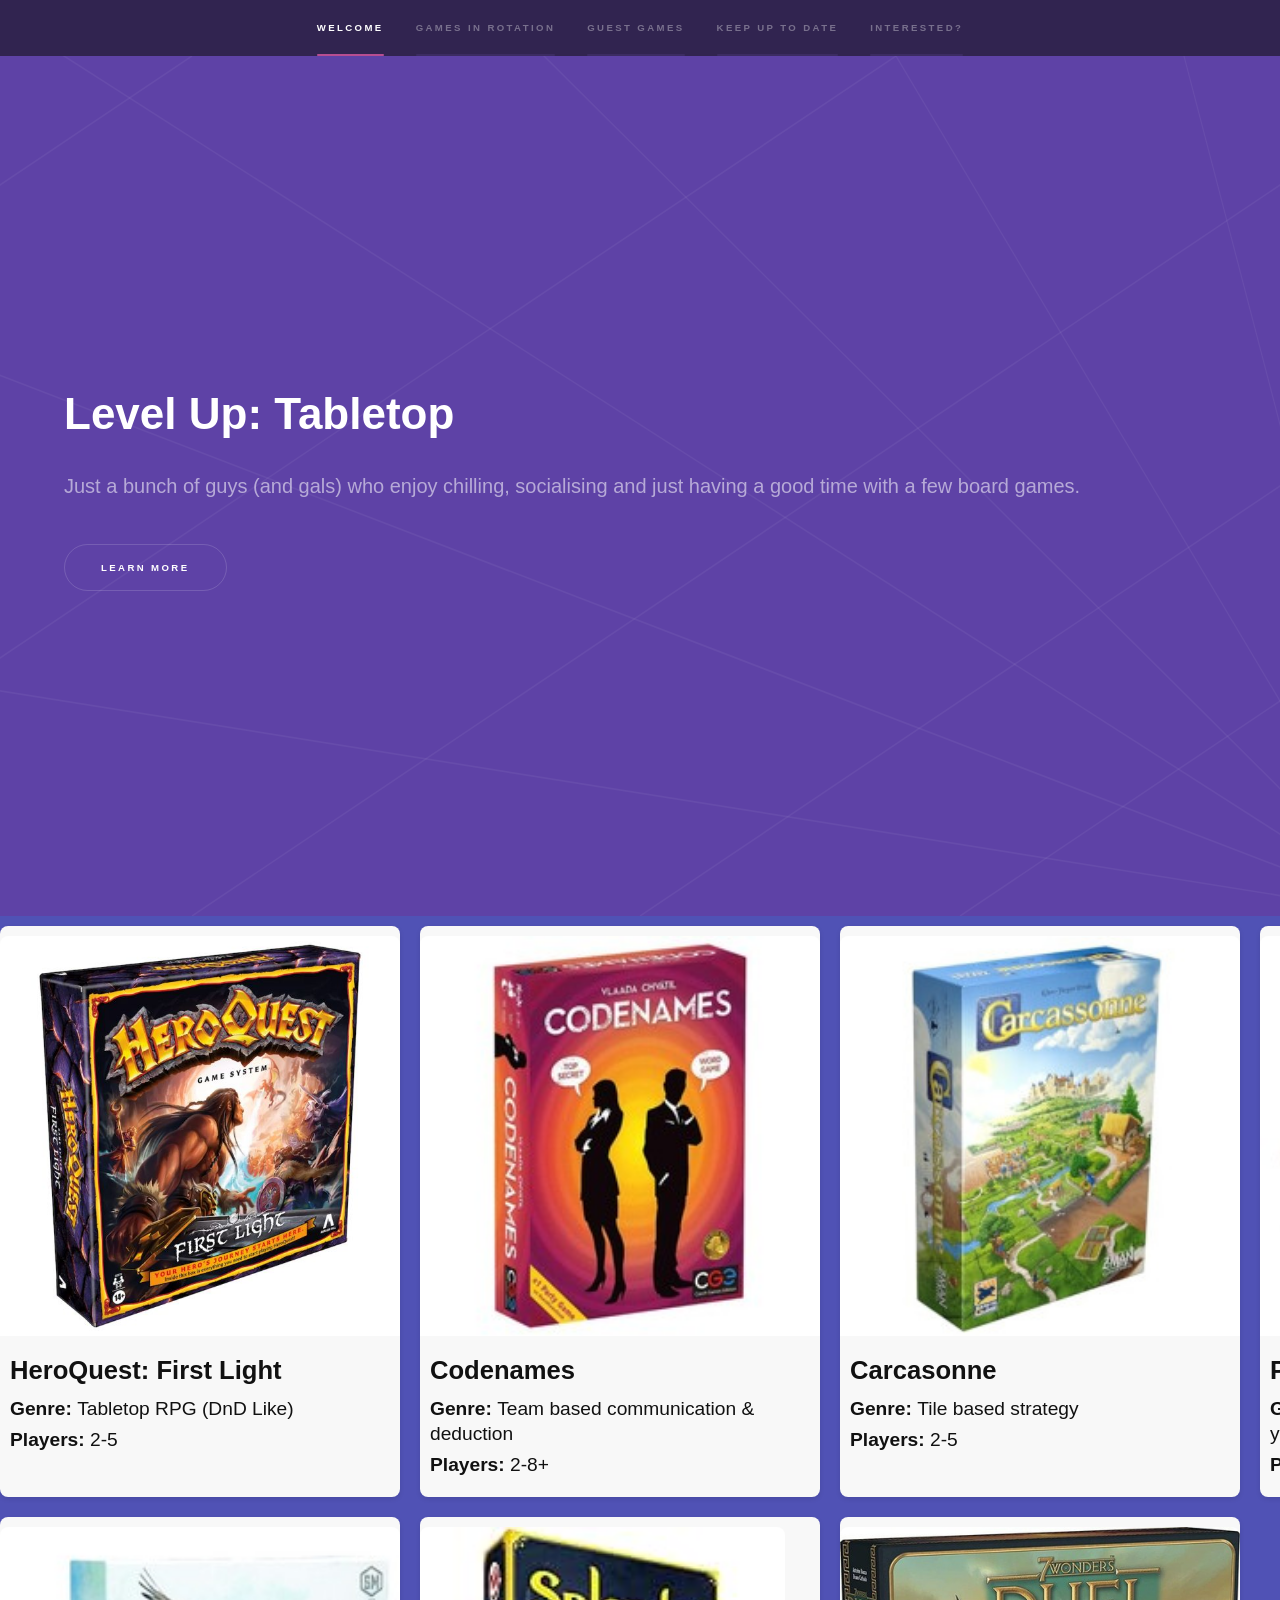
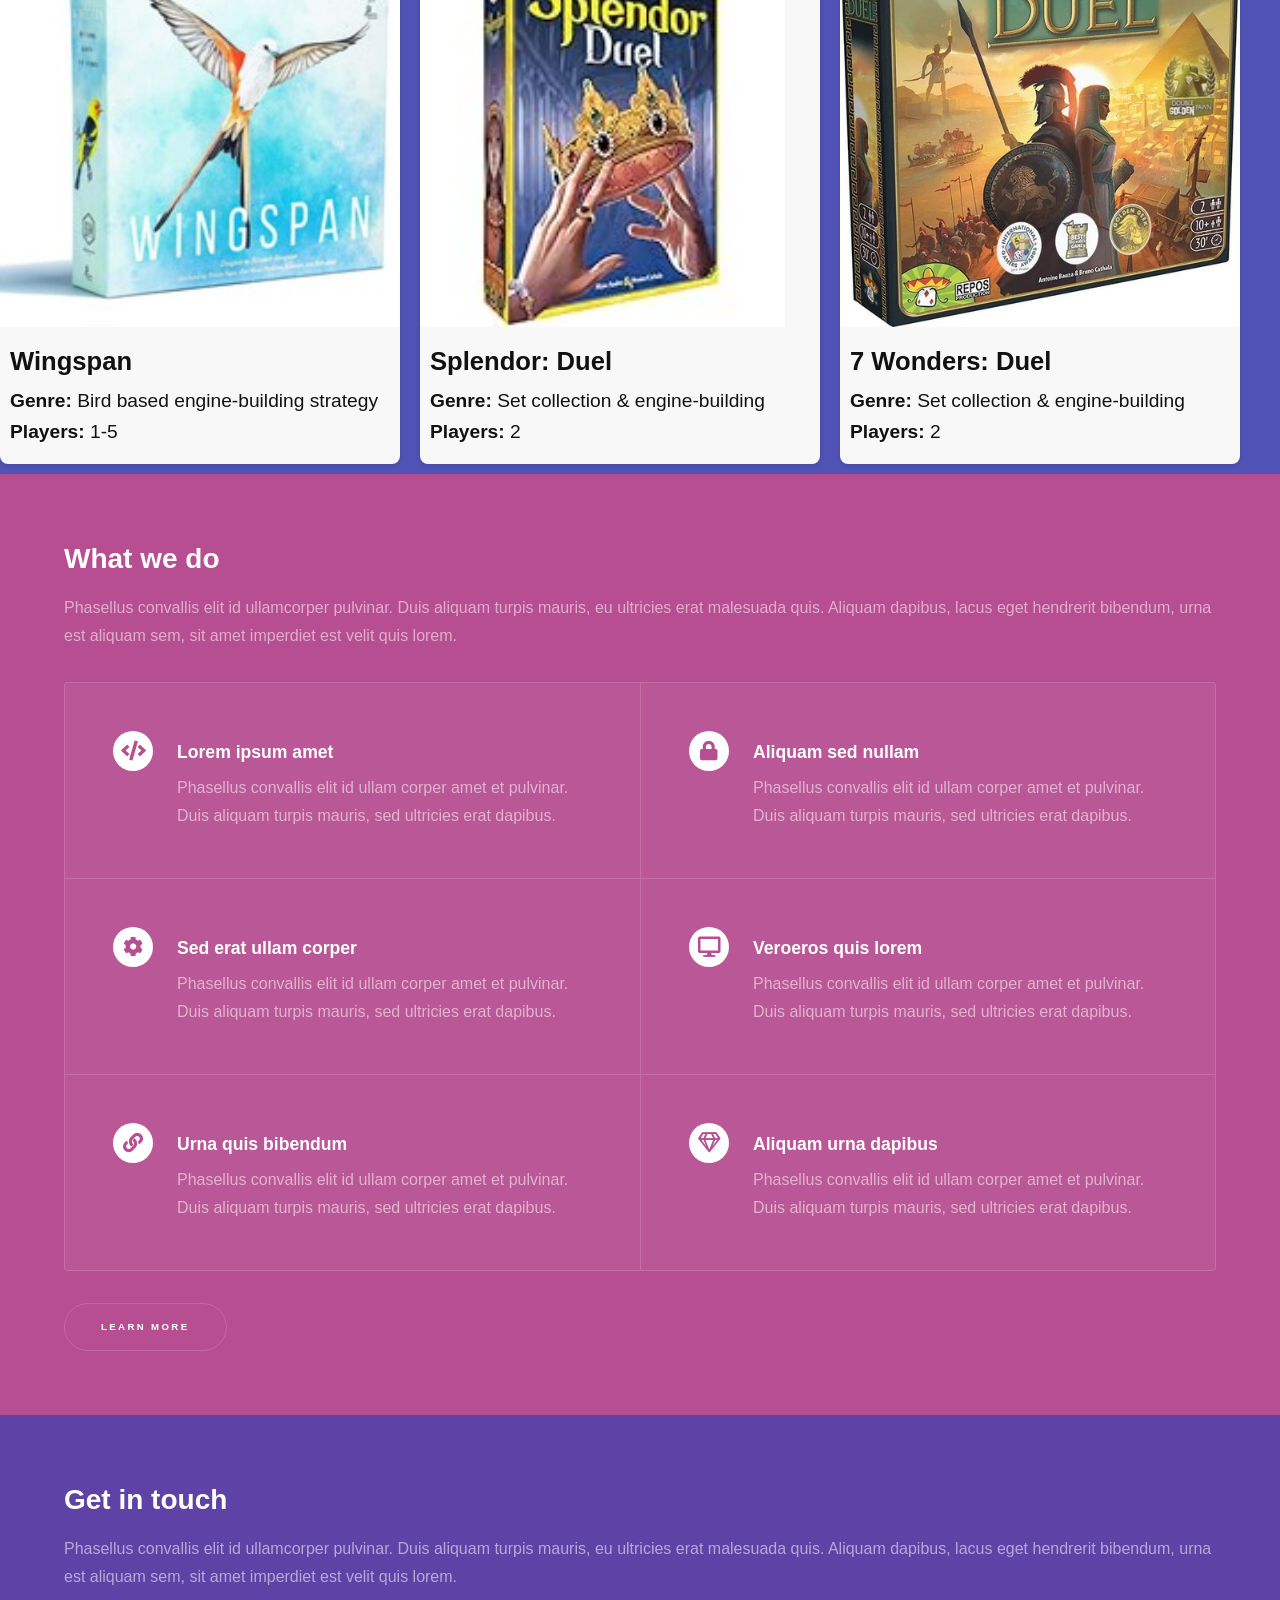
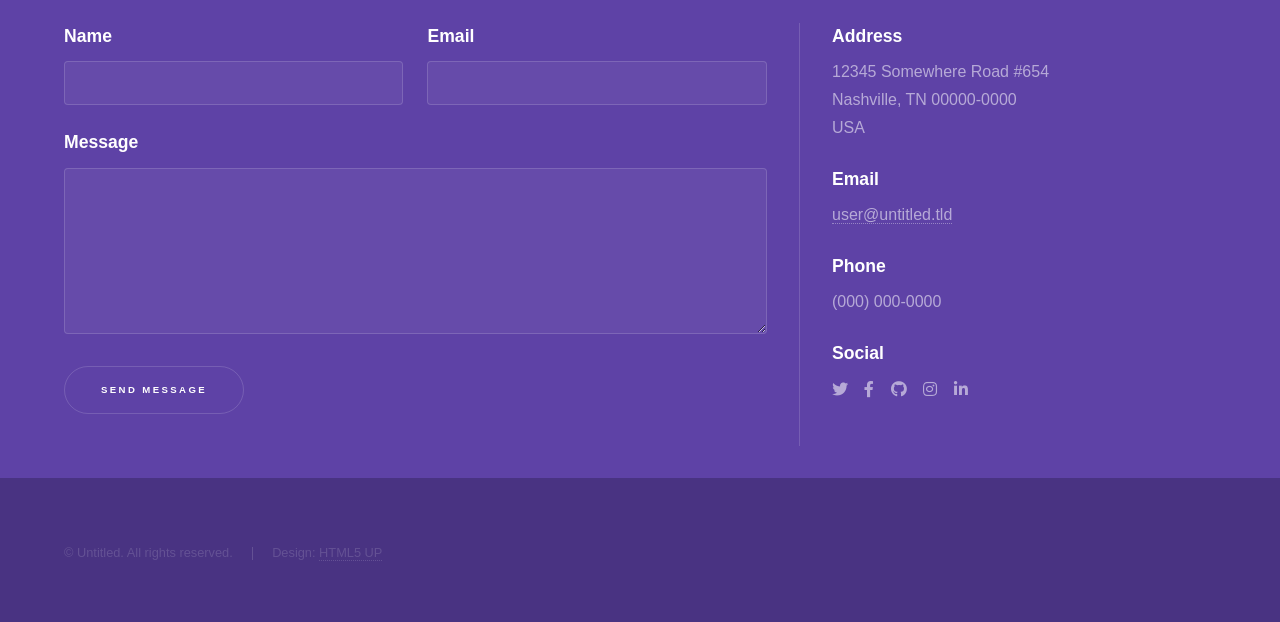
==== index.html @ 6f43103d "Update index.html" ====
<!DOCTYPE HTML>
<!--
	Hyperspace by HTML5 UP
	html5up.net | @ajlkn
	Free for personal and commercial use under the CCA 3.0 license (html5up.net/license)
-->
<html>
	<head>
		<title>Level Up: Tabletop</title>
		<meta charset="utf-8" />
		<meta name="viewport" content="width=device-width, initial-scale=1, user-scalable=no" />
		<link rel="stylesheet" href="assets/css/main.css" />
		<noscript><link rel="stylesheet" href="assets/css/noscript.css" /></noscript>
	</head>
	<body class="is-preload">

		<!-- Sidebar -->
			<section id="sidebar">
				<div class="inner">
					<nav>
						<ul>
							<li><a href="#intro">Welcome</a></li>
							<li><a href="#one">Games in rotation</a></li>
							<li><a href="#two">Guest games</a></li>
							<li><a href="#three">Keep up to date</a></li>
							<li><a href="#four">Interested?</a></li>
						</ul>
					</nav>
				</div>
			</section>

		<!-- Wrapper -->
			<div id="wrapper">

				<!-- Intro -->
					<section id="intro" class="wrapper style1 fullscreen fade-up">
						<div class="inner">
							<h1>Level Up: Tabletop</h1>
							<p>Just a bunch of guys (and gals) who enjoy chilling, socialising and just having a good time with a few board games.</p>
							<ul class="actions">
								<li><a href="#one" class="button scrolly">Learn more</a></li>
							</ul>
						</div>
					</section>

				<!-- One -->
					<section id="one" class="wrapper style2 spotlights">
						<div class="game-carousel">
							<section>
								<a href="#" class="image"><img src="images/heroquest-firstlight-box.jpg" alt="" data-position="center center" /></a>
								<div class="content">
									<div class="inner">
										<h2>HeroQuest: First Light</h2>
										<p><b>Genre: </b>Tabletop RPG (DnD Like)</p>
										<p><b>Players: </b>2-5</p>
										<p></p>
									</div>
								</div>
							</section>
							<section>
								<a href="#" class="image"><img src="images/codenames-box.jpg" alt="" data-position="top center" /></a>
								<div class="content">
									<div class="inner">
										<h2>Codenames</h2>
										<p><b>Genre: </b>Team based communication & deduction</p>
										<p><b>Players: </b>2-8+</p>
										<p></p>
									</div>
								</div>
							</section>
							<section>
								<a href="#" class="image"><img src="images/carcasonne-box.jpg" alt="" data-position="25% 25%" /></a>
								<div class="content">
									<div class="inner">
										<h2>Carcasonne</h2>
										<p><b>Genre: </b>Tile based strategy</p>
										<p><b>Players: </b>2-5</p>
										<p></p>
									</div>
								</div>
							</section>
							<section>
								<a href="#" class="image"><img src="images/poetryforneanderthals-box.jpg" alt="" data-position="25% 25%" /></a>
								<div class="content">
									<div class="inner">
										<h2>Poetry for Neanderthals</h2>
										<p><b>Genre: </b>Family friendly word game (where you can hit people with a stick)</p>
										<p><b>Players: </b>2+</p>
										<p></p>
									</div>
								</div>
							</section>
							<section>
								<a href="#" class="image"><img src="images/cardsagainsthumanity-box.jpg" alt="" data-position="25% 25%" /></a>
								<div class="content">
									<div class="inner">
										<h2>Cards Against Humanity</h2>
										<p><b>Genre: </b>Funny (and inappropriate) social card game</p>
										<p><b>Players: </b>4-20+</p>
										<p></p>
									</div>
								</div>
							</section>
							<section>
								<a href="#" class="image"><img src="images/herdmentality-box.jpg" alt="" data-position="25% 25%" /></a>
								<div class="content">
									<div class="inner">
										<h2>Herd Mentality</h2>
										<p><b>Genre: </b>Family friendly word association</p>
										<p><b>Players: </b>4+</p>
										<p></p>
									</div>
								</div>
							</section>
							<section>
								<a href="#" class="image"><img src="images/munchkin-box.jpg" alt="" data-position="25% 25%" /></a>
								<div class="content">
									<div class="inner">
										<h2>Munchkin</h2>
										<p><b>Genre: </b>Card-based RPG</p>
										<p><b>Players: </b>3-8</p>
										<p></p>
									</div>
								</div>
							</section>
							<section>
								<a href="#" class="image"><img src="images/justone-box.jpg" alt="" data-position="25% 25%" /></a>
								<div class="content">
									<div class="inner">
										<h2>Just One</h2>
										<p><b>Genre: </b>Family friendly word association</p>
										<p><b>Players: </b>3-7</p>
										<p></p>
									</div>
								</div>
							</section>
							<section>
								<a href="#" class="image"><img src="images/pandemic-box.jpg" alt="" data-position="25% 25%" /></a>
								<div class="content">
									<div class="inner">
										<h2>Pandemic</h2>
										<p><b>Genre: </b>Co-operative strategy. One team against the game</p>
										<p><b>Players: </b>2-4</p>
										<p></p>
									</div>
								</div>
							</section>
							<section>
								<a href="#" class="image"><img src="images/sushigoparty-box.jpg" alt="" data-position="25% 25%" /></a>
								<div class="content">
									<div class="inner">
										<h2>Sushi Go Party</h2>
										<p><b>Genre: </b>Fast paced party, card strategy</p>
										<p><b>Players: </b>2-8</p>
										<p></p>
									</div>
								</div>
							</section>
							<section>
								<a href="#" class="image"><img src="images/splendor-box.jpg" alt="" data-position="25% 25%" /></a>
								<div class="content">
									<div class="inner">
										<h2>Splendor</h2>
										<p><b>Genre: </b>Set collection & engine-building</p>
										<p><b>Players: </b>2-4</p>
										<p></p>
									</div>
								</div>
							</section>
							<section>
								<a href="#" class="image"><img src="images/uno-box.jpg" alt="" data-position="25% 25%" /></a>
								<div class="content">
									<div class="inner">
										<h2>~Uno</h2>
										<p><b>Genre: </b>Family friendly card game</p>
										<p><b>Players: </b>2-10</p>
										<p></p>
									</div>
								</div>
							</section>
						</div>
					</section>

				<!-- Two -->
					<section id="two" class="wrapper style2 spotlights">
						<div class="game-carousel">
							<section>
								<a href="#" class="image"><img src="images/wingspan-box.jpg" alt="" data-position="center center" /></a>
								<div class="content">
									<div class="inner">
										<h2>Wingspan</h2>
										<p><b>Genre: </b>Bird based engine-building strategy</p>
										<p><b>Players: </b>1-5</p>
										<p></p>
									</div>
								</div>
							</section>
							<section>
								<a href="#" class="image"><img src="images/splendorduel-box.jpg" alt="" data-position="top center" /></a>
								<div class="content">
									<div class="inner">
										<h2>Splendor: Duel</h2>
										<p><b>Genre: </b>Set collection & engine-building</p>
										<p><b>Players: </b>2</p>
										<p></p>
									</div>
								</div>
							</section>
							<section>
								<a href="#" class="image"><img src="images/7wondersduel-box.jpg" alt="" data-position="top center" /></a>
								<div class="content">
									<div class="inner">
										<h2>7 Wonders: Duel</h2>
										<p><b>Genre: </b>Set collection & engine-building</p>
										<p><b>Players: </b>2</p>
										<p></p>
									</div>
								</div>
							</section>
						</div>
					</section>

				<!-- Three -->
					<section id="three" class="wrapper style3 fade-up">
						<div class="inner">
							<h2>What we do</h2>
							<p>Phasellus convallis elit id ullamcorper pulvinar. Duis aliquam turpis mauris, eu ultricies erat malesuada quis. Aliquam dapibus, lacus eget hendrerit bibendum, urna est aliquam sem, sit amet imperdiet est velit quis lorem.</p>
							<div class="features">
								<section>
									<span class="icon solid major fa-code"></span>
									<h3>Lorem ipsum amet</h3>
									<p>Phasellus convallis elit id ullam corper amet et pulvinar. Duis aliquam turpis mauris, sed ultricies erat dapibus.</p>
								</section>
								<section>
									<span class="icon solid major fa-lock"></span>
									<h3>Aliquam sed nullam</h3>
									<p>Phasellus convallis elit id ullam corper amet et pulvinar. Duis aliquam turpis mauris, sed ultricies erat dapibus.</p>
								</section>
								<section>
									<span class="icon solid major fa-cog"></span>
									<h3>Sed erat ullam corper</h3>
									<p>Phasellus convallis elit id ullam corper amet et pulvinar. Duis aliquam turpis mauris, sed ultricies erat dapibus.</p>
								</section>
								<section>
									<span class="icon solid major fa-desktop"></span>
									<h3>Veroeros quis lorem</h3>
									<p>Phasellus convallis elit id ullam corper amet et pulvinar. Duis aliquam turpis mauris, sed ultricies erat dapibus.</p>
								</section>
								<section>
									<span class="icon solid major fa-link"></span>
									<h3>Urna quis bibendum</h3>
									<p>Phasellus convallis elit id ullam corper amet et pulvinar. Duis aliquam turpis mauris, sed ultricies erat dapibus.</p>
								</section>
								<section>
									<span class="icon major fa-gem"></span>
									<h3>Aliquam urna dapibus</h3>
									<p>Phasellus convallis elit id ullam corper amet et pulvinar. Duis aliquam turpis mauris, sed ultricies erat dapibus.</p>
								</section>
							</div>
							<ul class="actions">
								<li><a href="generic.html" class="button">Learn more</a></li>
							</ul>
						</div>
					</section>

				<!-- Four -->
					<section id="four" class="wrapper style1 fade-up">
						<div class="inner">
							<h2>Get in touch</h2>
							<p>Phasellus convallis elit id ullamcorper pulvinar. Duis aliquam turpis mauris, eu ultricies erat malesuada quis. Aliquam dapibus, lacus eget hendrerit bibendum, urna est aliquam sem, sit amet imperdiet est velit quis lorem.</p>
							<div class="split style1">
								<section>
									<form method="post" action="#">
										<div class="fields">
											<div class="field half">
												<label for="name">Name</label>
												<input type="text" name="name" id="name" />
											</div>
											<div class="field half">
												<label for="email">Email</label>
												<input type="text" name="email" id="email" />
											</div>
											<div class="field">
												<label for="message">Message</label>
												<textarea name="message" id="message" rows="5"></textarea>
											</div>
										</div>
										<ul class="actions">
											<li><a href="" class="button submit">Send Message</a></li>
										</ul>
									</form>
								</section>
								<section>
									<ul class="contact">
										<li>
											<h3>Address</h3>
											<span>12345 Somewhere Road #654<br />
											Nashville, TN 00000-0000<br />
											USA</span>
										</li>
										<li>
											<h3>Email</h3>
											<a href="#">user@untitled.tld</a>
										</li>
										<li>
											<h3>Phone</h3>
											<span>(000) 000-0000</span>
										</li>
										<li>
											<h3>Social</h3>
											<ul class="icons">
												<li><a href="#" class="icon brands fa-twitter"><span class="label">Twitter</span></a></li>
												<li><a href="#" class="icon brands fa-facebook-f"><span class="label">Facebook</span></a></li>
												<li><a href="#" class="icon brands fa-github"><span class="label">GitHub</span></a></li>
												<li><a href="#" class="icon brands fa-instagram"><span class="label">Instagram</span></a></li>
												<li><a href="#" class="icon brands fa-linkedin-in"><span class="label">LinkedIn</span></a></li>
											</ul>
										</li>
									</ul>
								</section>
							</div>
						</div>
					</section>

			</div>

		<!-- Footer -->
			<footer id="footer" class="wrapper style1-alt">
				<div class="inner">
					<ul class="menu">
						<li>&copy; Untitled. All rights reserved.</li><li>Design: <a href="http://html5up.net">HTML5 UP</a></li>
					</ul>
				</div>
			</footer>

		<!-- Scripts -->
			<script src="assets/js/jquery.min.js"></script>
			<script src="assets/js/jquery.scrollex.min.js"></script>
			<script src="assets/js/jquery.scrolly.min.js"></script>
			<script src="assets/js/browser.min.js"></script>
			<script src="assets/js/breakpoints.min.js"></script>
			<script src="assets/js/util.js"></script>
			<script src="assets/js/main.js"></script>

	</body>
</html>
---- assets/css/main.css ----
@import url(fontawesome-all.min.css);

/*
	Hyperspace by HTML5 UP
	html5up.net | @ajlkn
	Free for personal and commercial use under the CCA 3.0 license (html5up.net/license)
*/

html, body, div, span, applet, object,
iframe, h1, h2, h3, h4, h5, h6, p, blockquote,
pre, a, abbr, acronym, address, big, cite,
code, del, dfn, em, img, ins, kbd, q, s, samp,
small, strike, strong, sub, sup, tt, var, b,
u, i, center, dl, dt, dd, ol, ul, li, fieldset,
form, label, legend, table, caption, tbody,
tfoot, thead, tr, th, td, article, aside,
canvas, details, embed, figure, figcaption,
footer, header, hgroup, menu, nav, output, ruby,
section, summary, time, mark, audio, video {
	margin: 0;
	padding: 0;
	border: 0;
	font-size: 100%;
	font: inherit;
	vertical-align: baseline;}

article, aside, details, figcaption, figure,
footer, header, hgroup, menu, nav, section {
	display: block;}

body {
	line-height: 1;
}

ol, ul {
	list-style: none;
}

blockquote, q {
	quotes: none;
}

	blockquote:before, blockquote:after, q:before, q:after {
		content: '';
		content: none;
	}

table {
	border-collapse: collapse;
	border-spacing: 0;
}

body {
	-webkit-text-size-adjust: none;
}

mark {
	background-color: transparent;
	color: inherit;
}

input::-moz-focus-inner {
	border: 0;
	padding: 0;
}

input, select, textarea {
	-moz-appearance: none;
	-webkit-appearance: none;
	-ms-appearance: none;
	appearance: none;
}

/* Basic */

	@-ms-viewport {
		width: device-width;
	}

	body {
		-ms-overflow-style: scrollbar;
	}

	@media screen and (max-width: 480px) {

		html, body {
			min-width: 320px;
		}

	}

	html {
		box-sizing: border-box;
	}

	*, *:before, *:after {
		box-sizing: inherit;
	}

	body {
		background: #312450;
	}

		body.is-preload *, body.is-preload *:before, body.is-preload *:after {
			-moz-animation: none !important;
			-webkit-animation: none !important;
			-ms-animation: none !important;
			animation: none !important;
			-moz-transition: none !important;
			-webkit-transition: none !important;
			-ms-transition: none !important;
			transition: none !important;
		}

/* Type */

	body, input, select, textarea {
		color: rgba(255, 255, 255, 0.55);
		font-family: Arial, Helvetica, sans-serif;
		font-size: 16.5pt;
		font-weight: normal;
		line-height: 1.75;
	}

		@media screen and (max-width: 1680px) {

			body, input, select, textarea {
				font-size: 13pt;
			}

		}

		@media screen and (max-width: 1280px) {

			body, input, select, textarea {
				font-size: 12pt;
			}

		}

		@media screen and (max-width: 360px) {

			body, input, select, textarea {
				font-size: 11pt;
			}

		}

	a {
		-moz-transition: color 0.2s ease, border-bottom-color 0.2s ease;
		-webkit-transition: color 0.2s ease, border-bottom-color 0.2s ease;
		-ms-transition: color 0.2s ease, border-bottom-color 0.2s ease;
		transition: color 0.2s ease, border-bottom-color 0.2s ease;
		border-bottom: dotted 1px rgba(255, 255, 255, 0.35);
		color: inherit;
		text-decoration: none;
	}

		a:hover {
			border-bottom-color: transparent;
			color: #ffffff;
		}

	strong, b {
		color: #ffffff;
		font-weight: bold;
	}

	em, i {
		font-style: italic;
	}

	p {
		margin: 0 0 2em 0;
	}

	h1, h2, h3, h4, h5, h6 {
		color: #ffffff;
		font-weight: bold;
		line-height: 1.5;
		margin: 0 0 0.5em 0;
	}

		h1 a, h2 a, h3 a, h4 a, h5 a, h6 a {
			color: inherit;
			text-decoration: none;
		}

	h1 {
		font-size: 2.75em;
	}

		h1.major {
			margin: 0 0 1.3em 0;
			position: relative;
			padding-bottom: 0.35em;
		}

			h1.major:after {
				background-image: -moz-linear-gradient(to right, #5e42a6, #b74e91);
				background-image: -webkit-linear-gradient(to right, #5e42a6, #b74e91);
				background-image: -ms-linear-gradient(to right, #5e42a6, #b74e91);
				background-image: linear-gradient(to right, #5e42a6, #b74e91);
				-moz-transition: max-width 0.2s ease;
				-webkit-transition: max-width 0.2s ease;
				-ms-transition: max-width 0.2s ease;
				transition: max-width 0.2s ease;
				border-radius: 0.2em;
				bottom: 0;
				content: '';
				height: 0.05em;
				position: absolute;
				right: 0;
				width: 100%;
			}

	h2 {
		font-size: 1.75em;
	}

	h3 {
		font-size: 1.1em;
	}

	h4 {
		font-size: 1em;
	}

	h5 {
		font-size: 0.8em;
	}

	h6 {
		font-size: 0.6em;
	}

	@media screen and (max-width: 736px) {

		h1 {
			font-size: 2em;
		}

		h2 {
			font-size: 1.25em;
		}

		h3 {
			font-size: 1em;
		}

		h4 {
			font-size: 0.8em;
		}

		h5 {
			font-size: 0.6em;
		}

		h6 {
			font-size: 0.6em;
		}

	}

	sub {
		font-size: 0.8em;
		position: relative;
		top: 0.5em;
	}

	sup {
		font-size: 0.8em;
		position: relative;
		top: -0.5em;
	}

	blockquote {
		border-left: solid 4px rgba(255, 255, 255, 0.15);
		font-style: italic;
		margin: 0 0 2em 0;
		padding: 0.5em 0 0.5em 2em;
	}

	code {
		background: rgba(255, 255, 255, 0.05);
		border-radius: 0.25em;
		border: solid 1px rgba(255, 255, 255, 0.15);
		font-family: "Courier New", monospace;
		font-size: 0.9em;
		margin: 0 0.25em;
		padding: 0.25em 0.65em;
	}

	pre {
		-webkit-overflow-scrolling: touch;
		font-family: "Courier New", monospace;
		font-size: 0.9em;
		margin: 0 0 2em 0;
	}

		pre code {
			display: block;
			line-height: 1.75em;
			padding: 1em 1.5em;
			overflow-x: auto;
		}

	hr {
		border: 0;
		border-bottom: solid 1px rgba(255, 255, 255, 0.15);
		margin: 2em 0;
	}

		hr.major {
			margin: 3em 0;
		}

	.align-left {
		text-align: left;
	}

	.align-center {
		text-align: center;
	}

	.align-right {
		text-align: right;
	}

/* Row */

	.row {
		display: flex;
		flex-wrap: wrap;
		box-sizing: border-box;
		align-items: stretch;
	}

		.row > * {
			box-sizing: border-box;
		}

		.row.gtr-uniform > * > :last-child {
			margin-bottom: 0;
		}

		.row.aln-left {
			justify-content: flex-start;
		}

		.row.aln-center {
			justify-content: center;
		}

		.row.aln-right {
			justify-content: flex-end;
		}

		.row.aln-top {
			align-items: flex-start;
		}

		.row.aln-middle {
			align-items: center;
		}

		.row.aln-bottom {
			align-items: flex-end;
		}

		.row > .imp {
			order: -1;
		}

		.row > .col-1 {
			width: 8.33333%;
		}

		.row > .off-1 {
			margin-left: 8.33333%;
		}

		.row > .col-2 {
			width: 16.66667%;
		}

		.row > .off-2 {
			margin-left: 16.66667%;
		}

		.row > .col-3 {
			width: 25%;
		}

		.row > .off-3 {
			margin-left: 25%;
		}

		.row > .col-4 {
			width: 33.33333%;
		}

		.row > .off-4 {
			margin-left: 33.33333%;
		}

		.row > .col-5 {
			width: 41.66667%;
		}

		.row > .off-5 {
			margin-left: 41.66667%;
		}

		.row > .col-6 {
			width: 50%;
		}

		.row > .off-6 {
			margin-left: 50%;
		}

		.row > .col-7 {
			width: 58.33333%;
		}

		.row > .off-7 {
			margin-left: 58.33333%;
		}

		.row > .col-8 {
			width: 66.66667%;
		}

		.row > .off-8 {
			margin-left: 66.66667%;
		}

		.row > .col-9 {
			width: 75%;
		}

		.row > .off-9 {
			margin-left: 75%;
		}

		.row > .col-10 {
			width: 83.33333%;
		}

		.row > .off-10 {
			margin-left: 83.33333%;
		}

		.row > .col-11 {
			width: 91.66667%;
		}

		.row > .off-11 {
			margin-left: 91.66667%;
		}

		.row > .col-12 {
			width: 100%;
		}

		.row > .off-12 {
			margin-left: 100%;
		}

		.row.gtr-0 {
			margin-top: 0;
			margin-left: 0em;
		}

			.row.gtr-0 > * {
				padding: 0 0 0 0em;
			}

			.row.gtr-0.gtr-uniform {
				margin-top: 0em;
			}

				.row.gtr-0.gtr-uniform > * {
					padding-top: 0em;
				}

		.row.gtr-25 {
			margin-top: 0;
			margin-left: -0.375em;
		}

			.row.gtr-25 > * {
				padding: 0 0 0 0.375em;
			}

			.row.gtr-25.gtr-uniform {
				margin-top: -0.375em;
			}

				.row.gtr-25.gtr-uniform > * {
					padding-top: 0.375em;
				}

		.row.gtr-50 {
			margin-top: 0;
			margin-left: -0.75em;
		}

			.row.gtr-50 > * {
				padding: 0 0 0 0.75em;
			}

			.row.gtr-50.gtr-uniform {
				margin-top: -0.75em;
			}

				.row.gtr-50.gtr-uniform > * {
					padding-top: 0.75em;
				}

		.row {
			margin-top: 0;
			margin-left: -1.5em;
		}

			.row > * {
				padding: 0 0 0 1.5em;
			}

			.row.gtr-uniform {
				margin-top: -1.5em;
			}

				.row.gtr-uniform > * {
					padding-top: 1.5em;
				}

		.row.gtr-150 {
			margin-top: 0;
			margin-left: -2.25em;
		}

			.row.gtr-150 > * {
				padding: 0 0 0 2.25em;
			}

			.row.gtr-150.gtr-uniform {
				margin-top: -2.25em;
			}

				.row.gtr-150.gtr-uniform > * {
					padding-top: 2.25em;
				}

		.row.gtr-200 {
			margin-top: 0;
			margin-left: -3em;
		}

			.row.gtr-200 > * {
				padding: 0 0 0 3em;
			}

			.row.gtr-200.gtr-uniform {
				margin-top: -3em;
			}

				.row.gtr-200.gtr-uniform > * {
					padding-top: 3em;
				}

		@media screen and (max-width: 1680px) {

			.row {
				display: flex;
				flex-wrap: wrap;
				box-sizing: border-box;
				align-items: stretch;
			}

				.row > * {
					box-sizing: border-box;
				}

				.row.gtr-uniform > * > :last-child {
					margin-bottom: 0;
				}

				.row.aln-left {
					justify-content: flex-start;
				}

				.row.aln-center {
					justify-content: center;
				}

				.row.aln-right {
					justify-content: flex-end;
				}

				.row.aln-top {
					align-items: flex-start;
				}

				.row.aln-middle {
					align-items: center;
				}

				.row.aln-bottom {
					align-items: flex-end;
				}

				.row > .imp-xlarge {
					order: -1;
				}

				.row > .col-1-xlarge {
					width: 8.33333%;
				}

				.row > .off-1-xlarge {
					margin-left: 8.33333%;
				}

				.row > .col-2-xlarge {
					width: 16.66667%;
				}

				.row > .off-2-xlarge {
					margin-left: 16.66667%;
				}

				.row > .col-3-xlarge {
					width: 25%;
				}

				.row > .off-3-xlarge {
					margin-left: 25%;
				}

				.row > .col-4-xlarge {
					width: 33.33333%;
				}

				.row > .off-4-xlarge {
					margin-left: 33.33333%;
				}

				.row > .col-5-xlarge {
					width: 41.66667%;
				}

				.row > .off-5-xlarge {
					margin-left: 41.66667%;
				}

				.row > .col-6-xlarge {
					width: 50%;
				}

				.row > .off-6-xlarge {
					margin-left: 50%;
				}

				.row > .col-7-xlarge {
					width: 58.33333%;
				}

				.row > .off-7-xlarge {
					margin-left: 58.33333%;
				}

				.row > .col-8-xlarge {
					width: 66.66667%;
				}

				.row > .off-8-xlarge {
					margin-left: 66.66667%;
				}

				.row > .col-9-xlarge {
					width: 75%;
				}

				.row > .off-9-xlarge {
					margin-left: 75%;
				}

				.row > .col-10-xlarge {
					width: 83.33333%;
				}

				.row > .off-10-xlarge {
					margin-left: 83.33333%;
				}

				.row > .col-11-xlarge {
					width: 91.66667%;
				}

				.row > .off-11-xlarge {
					margin-left: 91.66667%;
				}

				.row > .col-12-xlarge {
					width: 100%;
				}

				.row > .off-12-xlarge {
					margin-left: 100%;
				}

				.row.gtr-0 {
					margin-top: 0;
					margin-left: 0em;
				}

					.row.gtr-0 > * {
						padding: 0 0 0 0em;
					}

					.row.gtr-0.gtr-uniform {
						margin-top: 0em;
					}

						.row.gtr-0.gtr-uniform > * {
							padding-top: 0em;
						}

				.row.gtr-25 {
					margin-top: 0;
					margin-left: -0.375em;
				}

					.row.gtr-25 > * {
						padding: 0 0 0 0.375em;
					}

					.row.gtr-25.gtr-uniform {
						margin-top: -0.375em;
					}

						.row.gtr-25.gtr-uniform > * {
							padding-top: 0.375em;
						}

				.row.gtr-50 {
					margin-top: 0;
					margin-left: -0.75em;
				}

					.row.gtr-50 > * {
						padding: 0 0 0 0.75em;
					}

					.row.gtr-50.gtr-uniform {
						margin-top: -0.75em;
					}

						.row.gtr-50.gtr-uniform > * {
							padding-top: 0.75em;
						}

				.row {
					margin-top: 0;
					margin-left: -1.5em;
				}

					.row > * {
						padding: 0 0 0 1.5em;
					}

					.row.gtr-uniform {
						margin-top: -1.5em;
					}

						.row.gtr-uniform > * {
							padding-top: 1.5em;
						}

				.row.gtr-150 {
					margin-top: 0;
					margin-left: -2.25em;
				}

					.row.gtr-150 > * {
						padding: 0 0 0 2.25em;
					}

					.row.gtr-150.gtr-uniform {
						margin-top: -2.25em;
					}

						.row.gtr-150.gtr-uniform > * {
							padding-top: 2.25em;
						}

				.row.gtr-200 {
					margin-top: 0;
					margin-left: -3em;
				}

					.row.gtr-200 > * {
						padding: 0 0 0 3em;
					}

					.row.gtr-200.gtr-uniform {
						margin-top: -3em;
					}

						.row.gtr-200.gtr-uniform > * {
							padding-top: 3em;
						}

		}

		@media screen and (max-width: 1280px) {

			.row {
				display: flex;
				flex-wrap: wrap;
				box-sizing: border-box;
				align-items: stretch;
			}

				.row > * {
					box-sizing: border-box;
				}

				.row.gtr-uniform > * > :last-child {
					margin-bottom: 0;
				}

				.row.aln-left {
					justify-content: flex-start;
				}

				.row.aln-center {
					justify-content: center;
				}

				.row.aln-right {
					justify-content: flex-end;
				}

				.row.aln-top {
					align-items: flex-start;
				}

				.row.aln-middle {
					align-items: center;
				}

				.row.aln-bottom {
					align-items: flex-end;
				}

				.row > .imp-large {
					order: -1;
				}

				.row > .col-1-large {
					width: 8.33333%;
				}

				.row > .off-1-large {
					margin-left: 8.33333%;
				}

				.row > .col-2-large {
					width: 16.66667%;
				}

				.row > .off-2-large {
					margin-left: 16.66667%;
				}

				.row > .col-3-large {
					width: 25%;
				}

				.row > .off-3-large {
					margin-left: 25%;
				}

				.row > .col-4-large {
					width: 33.33333%;
				}

				.row > .off-4-large {
					margin-left: 33.33333%;
				}

				.row > .col-5-large {
					width: 41.66667%;
				}

				.row > .off-5-large {
					margin-left: 41.66667%;
				}

				.row > .col-6-large {
					width: 50%;
				}

				.row > .off-6-large {
					margin-left: 50%;
				}

				.row > .col-7-large {
					width: 58.33333%;
				}

				.row > .off-7-large {
					margin-left: 58.33333%;
				}

				.row > .col-8-large {
					width: 66.66667%;
				}

				.row > .off-8-large {
					margin-left: 66.66667%;
				}

				.row > .col-9-large {
					width: 75%;
				}

				.row > .off-9-large {
					margin-left: 75%;
				}

				.row > .col-10-large {
					width: 83.33333%;
				}

				.row > .off-10-large {
					margin-left: 83.33333%;
				}

				.row > .col-11-large {
					width: 91.66667%;
				}

				.row > .off-11-large {
					margin-left: 91.66667%;
				}

				.row > .col-12-large {
					width: 100%;
				}

				.row > .off-12-large {
					margin-left: 100%;
				}

				.row.gtr-0 {
					margin-top: 0;
					margin-left: 0em;
				}

					.row.gtr-0 > * {
						padding: 0 0 0 0em;
					}

					.row.gtr-0.gtr-uniform {
						margin-top: 0em;
					}

						.row.gtr-0.gtr-uniform > * {
							padding-top: 0em;
						}

				.row.gtr-25 {
					margin-top: 0;
					margin-left: -0.375em;
				}

					.row.gtr-25 > * {
						padding: 0 0 0 0.375em;
					}

					.row.gtr-25.gtr-uniform {
						margin-top: -0.375em;
					}

						.row.gtr-25.gtr-uniform > * {
							padding-top: 0.375em;
						}

				.row.gtr-50 {
					margin-top: 0;
					margin-left: -0.75em;
				}

					.row.gtr-50 > * {
						padding: 0 0 0 0.75em;
					}

					.row.gtr-50.gtr-uniform {
						margin-top: -0.75em;
					}

						.row.gtr-50.gtr-uniform > * {
							padding-top: 0.75em;
						}

				.row {
					margin-top: 0;
					margin-left: -1.5em;
				}

					.row > * {
						padding: 0 0 0 1.5em;
					}

					.row.gtr-uniform {
						margin-top: -1.5em;
					}

						.row.gtr-uniform > * {
							padding-top: 1.5em;
						}

				.row.gtr-150 {
					margin-top: 0;
					margin-left: -2.25em;
				}

					.row.gtr-150 > * {
						padding: 0 0 0 2.25em;
					}

					.row.gtr-150.gtr-uniform {
						margin-top: -2.25em;
					}

						.row.gtr-150.gtr-uniform > * {
							padding-top: 2.25em;
						}

				.row.gtr-200 {
					margin-top: 0;
					margin-left: -3em;
				}

					.row.gtr-200 > * {
						padding: 0 0 0 3em;
					}

					.row.gtr-200.gtr-uniform {
						margin-top: -3em;
					}

						.row.gtr-200.gtr-uniform > * {
							padding-top: 3em;
						}

		}

		@media screen and (max-width: 980px) {

			.row {
				display: flex;
				flex-wrap: wrap;
				box-sizing: border-box;
				align-items: stretch;
			}

				.row > * {
					box-sizing: border-box;
				}

				.row.gtr-uniform > * > :last-child {
					margin-bottom: 0;
				}

				.row.aln-left {
					justify-content: flex-start;
				}

				.row.aln-center {
					justify-content: center;
				}

				.row.aln-right {
					justify-content: flex-end;
				}

				.row.aln-top {
					align-items: flex-start;
				}

				.row.aln-middle {
					align-items: center;
				}

				.row.aln-bottom {
					align-items: flex-end;
				}

				.row > .imp-medium {
					order: -1;
				}

				.row > .col-1-medium {
					width: 8.33333%;
				}

				.row > .off-1-medium {
					margin-left: 8.33333%;
				}

				.row > .col-2-medium {
					width: 16.66667%;
				}

				.row > .off-2-medium {
					margin-left: 16.66667%;
				}

				.row > .col-3-medium {
					width: 25%;
				}

				.row > .off-3-medium {
					margin-left: 25%;
				}

				.row > .col-4-medium {
					width: 33.33333%;
				}

				.row > .off-4-medium {
					margin-left: 33.33333%;
				}

				.row > .col-5-medium {
					width: 41.66667%;
				}

				.row > .off-5-medium {
					margin-left: 41.66667%;
				}

				.row > .col-6-medium {
					width: 50%;
				}

				.row > .off-6-medium {
					margin-left: 50%;
				}

				.row > .col-7-medium {
					width: 58.33333%;
				}

				.row > .off-7-medium {
					margin-left: 58.33333%;
				}

				.row > .col-8-medium {
					width: 66.66667%;
				}

				.row > .off-8-medium {
					margin-left: 66.66667%;
				}

				.row > .col-9-medium {
					width: 75%;
				}

				.row > .off-9-medium {
					margin-left: 75%;
				}

				.row > .col-10-medium {
					width: 83.33333%;
				}

				.row > .off-10-medium {
					margin-left: 83.33333%;
				}

				.row > .col-11-medium {
					width: 91.66667%;
				}

				.row > .off-11-medium {
					margin-left: 91.66667%;
				}

				.row > .col-12-medium {
					width: 100%;
				}

				.row > .off-12-medium {
					margin-left: 100%;
				}

				.row.gtr-0 {
					margin-top: 0;
					margin-left: 0em;
				}

					.row.gtr-0 > * {
						padding: 0 0 0 0em;
					}

					.row.gtr-0.gtr-uniform {
						margin-top: 0em;
					}

						.row.gtr-0.gtr-uniform > * {
							padding-top: 0em;
						}

				.row.gtr-25 {
					margin-top: 0;
					margin-left: -0.375em;
				}

					.row.gtr-25 > * {
						padding: 0 0 0 0.375em;
					}

					.row.gtr-25.gtr-uniform {
						margin-top: -0.375em;
					}

						.row.gtr-25.gtr-uniform > * {
							padding-top: 0.375em;
						}

				.row.gtr-50 {
					margin-top: 0;
					margin-left: -0.75em;
				}

					.row.gtr-50 > * {
						padding: 0 0 0 0.75em;
					}

					.row.gtr-50.gtr-uniform {
						margin-top: -0.75em;
					}

						.row.gtr-50.gtr-uniform > * {
							padding-top: 0.75em;
						}

				.row {
					margin-top: 0;
					margin-left: -1.5em;
				}

					.row > * {
						padding: 0 0 0 1.5em;
					}

					.row.gtr-uniform {
						margin-top: -1.5em;
					}

						.row.gtr-uniform > * {
							padding-top: 1.5em;
						}

				.row.gtr-150 {
					margin-top: 0;
					margin-left: -2.25em;
				}

					.row.gtr-150 > * {
						padding: 0 0 0 2.25em;
					}

					.row.gtr-150.gtr-uniform {
						margin-top: -2.25em;
					}

						.row.gtr-150.gtr-uniform > * {
							padding-top: 2.25em;
						}

				.row.gtr-200 {
					margin-top: 0;
					margin-left: -3em;
				}

					.row.gtr-200 > * {
						padding: 0 0 0 3em;
					}

					.row.gtr-200.gtr-uniform {
						margin-top: -3em;
					}

						.row.gtr-200.gtr-uniform > * {
							padding-top: 3em;
						}

		}

		@media screen and (max-width: 736px) {

			.row {
				display: flex;
				flex-wrap: wrap;
				box-sizing: border-box;
				align-items: stretch;
			}

				.row > * {
					box-sizing: border-box;
				}

				.row.gtr-uniform > * > :last-child {
					margin-bottom: 0;
				}

				.row.aln-left {
					justify-content: flex-start;
				}

				.row.aln-center {
					justify-content: center;
				}

				.row.aln-right {
					justify-content: flex-end;
				}

				.row.aln-top {
					align-items: flex-start;
				}

				.row.aln-middle {
					align-items: center;
				}

				.row.aln-bottom {
					align-items: flex-end;
				}

				.row > .imp-small {
					order: -1;
				}

				.row > .col-1-small {
					width: 8.33333%;
				}

				.row > .off-1-small {
					margin-left: 8.33333%;
				}

				.row > .col-2-small {
					width: 16.66667%;
				}

				.row > .off-2-small {
					margin-left: 16.66667%;
				}

				.row > .col-3-small {
					width: 25%;
				}

				.row > .off-3-small {
					margin-left: 25%;
				}

				.row > .col-4-small {
					width: 33.33333%;
				}

				.row > .off-4-small {
					margin-left: 33.33333%;
				}

				.row > .col-5-small {
					width: 41.66667%;
				}

				.row > .off-5-small {
					margin-left: 41.66667%;
				}

				.row > .col-6-small {
					width: 50%;
				}

				.row > .off-6-small {
					margin-left: 50%;
				}

				.row > .col-7-small {
					width: 58.33333%;
				}

				.row > .off-7-small {
					margin-left: 58.33333%;
				}

				.row > .col-8-small {
					width: 66.66667%;
				}

				.row > .off-8-small {
					margin-left: 66.66667%;
				}

				.row > .col-9-small {
					width: 75%;
				}

				.row > .off-9-small {
					margin-left: 75%;
				}

				.row > .col-10-small {
					width: 83.33333%;
				}

				.row > .off-10-small {
					margin-left: 83.33333%;
				}

				.row > .col-11-small {
					width: 91.66667%;
				}

				.row > .off-11-small {
					margin-left: 91.66667%;
				}

				.row > .col-12-small {
					width: 100%;
				}

				.row > .off-12-small {
					margin-left: 100%;
				}

				.row.gtr-0 {
					margin-top: 0;
					margin-left: 0em;
				}

					.row.gtr-0 > * {
						padding: 0 0 0 0em;
					}

					.row.gtr-0.gtr-uniform {
						margin-top: 0em;
					}

						.row.gtr-0.gtr-uniform > * {
							padding-top: 0em;
						}

				.row.gtr-25 {
					margin-top: 0;
					margin-left: -0.375em;
				}

					.row.gtr-25 > * {
						padding: 0 0 0 0.375em;
					}

					.row.gtr-25.gtr-uniform {
						margin-top: -0.375em;
					}

						.row.gtr-25.gtr-uniform > * {
							padding-top: 0.375em;
						}

				.row.gtr-50 {
					margin-top: 0;
					margin-left: -0.75em;
				}

					.row.gtr-50 > * {
						padding: 0 0 0 0.75em;
					}

					.row.gtr-50.gtr-uniform {
						margin-top: -0.75em;
					}

						.row.gtr-50.gtr-uniform > * {
							padding-top: 0.75em;
						}

				.row {
					margin-top: 0;
					margin-left: -1.5em;
				}

					.row > * {
						padding: 0 0 0 1.5em;
					}

					.row.gtr-uniform {
						margin-top: -1.5em;
					}

						.row.gtr-uniform > * {
							padding-top: 1.5em;
						}

				.row.gtr-150 {
					margin-top: 0;
					margin-left: -2.25em;
				}

					.row.gtr-150 > * {
						padding: 0 0 0 2.25em;
					}

					.row.gtr-150.gtr-uniform {
						margin-top: -2.25em;
					}

						.row.gtr-150.gtr-uniform > * {
							padding-top: 2.25em;
						}

				.row.gtr-200 {
					margin-top: 0;
					margin-left: -3em;
				}

					.row.gtr-200 > * {
						padding: 0 0 0 3em;
					}

					.row.gtr-200.gtr-uniform {
						margin-top: -3em;
					}

						.row.gtr-200.gtr-uniform > * {
							padding-top: 3em;
						}

		}

		@media screen and (max-width: 480px) {

			.row {
				display: flex;
				flex-wrap: wrap;
				box-sizing: border-box;
				align-items: stretch;
			}

				.row > * {
					box-sizing: border-box;
				}

				.row.gtr-uniform > * > :last-child {
					margin-bottom: 0;
				}

				.row.aln-left {
					justify-content: flex-start;
				}

				.row.aln-center {
					justify-content: center;
				}

				.row.aln-right {
					justify-content: flex-end;
				}

				.row.aln-top {
					align-items: flex-start;
				}

				.row.aln-middle {
					align-items: center;
				}

				.row.aln-bottom {
					align-items: flex-end;
				}

				.row > .imp-xsmall {
					order: -1;
				}

				.row > .col-1-xsmall {
					width: 8.33333%;
				}

				.row > .off-1-xsmall {
					margin-left: 8.33333%;
				}

				.row > .col-2-xsmall {
					width: 16.66667%;
				}

				.row > .off-2-xsmall {
					margin-left: 16.66667%;
				}

				.row > .col-3-xsmall {
					width: 25%;
				}

				.row > .off-3-xsmall {
					margin-left: 25%;
				}

				.row > .col-4-xsmall {
					width: 33.33333%;
				}

				.row > .off-4-xsmall {
					margin-left: 33.33333%;
				}

				.row > .col-5-xsmall {
					width: 41.66667%;
				}

				.row > .off-5-xsmall {
					margin-left: 41.66667%;
				}

				.row > .col-6-xsmall {
					width: 50%;
				}

				.row > .off-6-xsmall {
					margin-left: 50%;
				}

				.row > .col-7-xsmall {
					width: 58.33333%;
				}

				.row > .off-7-xsmall {
					margin-left: 58.33333%;
				}

				.row > .col-8-xsmall {
					width: 66.66667%;
				}

				.row > .off-8-xsmall {
					margin-left: 66.66667%;
				}

				.row > .col-9-xsmall {
					width: 75%;
				}

				.row > .off-9-xsmall {
					margin-left: 75%;
				}

				.row > .col-10-xsmall {
					width: 83.33333%;
				}

				.row > .off-10-xsmall {
					margin-left: 83.33333%;
				}

				.row > .col-11-xsmall {
					width: 91.66667%;
				}

				.row > .off-11-xsmall {
					margin-left: 91.66667%;
				}

				.row > .col-12-xsmall {
					width: 100%;
				}

				.row > .off-12-xsmall {
					margin-left: 100%;
				}

				.row.gtr-0 {
					margin-top: 0;
					margin-left: 0em;
				}

					.row.gtr-0 > * {
						padding: 0 0 0 0em;
					}

					.row.gtr-0.gtr-uniform {
						margin-top: 0em;
					}

						.row.gtr-0.gtr-uniform > * {
							padding-top: 0em;
						}

				.row.gtr-25 {
					margin-top: 0;
					margin-left: -0.375em;
				}

					.row.gtr-25 > * {
						padding: 0 0 0 0.375em;
					}

					.row.gtr-25.gtr-uniform {
						margin-top: -0.375em;
					}

						.row.gtr-25.gtr-uniform > * {
							padding-top: 0.375em;
						}

				.row.gtr-50 {
					margin-top: 0;
					margin-left: -0.75em;
				}

					.row.gtr-50 > * {
						padding: 0 0 0 0.75em;
					}

					.row.gtr-50.gtr-uniform {
						margin-top: -0.75em;
					}

						.row.gtr-50.gtr-uniform > * {
							padding-top: 0.75em;
						}

				.row {
					margin-top: 0;
					margin-left: -1.5em;
				}

					.row > * {
						padding: 0 0 0 1.5em;
					}

					.row.gtr-uniform {
						margin-top: -1.5em;
					}

						.row.gtr-uniform > * {
							padding-top: 1.5em;
						}

				.row.gtr-150 {
					margin-top: 0;
					margin-left: -2.25em;
				}

					.row.gtr-150 > * {
						padding: 0 0 0 2.25em;
					}

					.row.gtr-150.gtr-uniform {
						margin-top: -2.25em;
					}

						.row.gtr-150.gtr-uniform > * {
							padding-top: 2.25em;
						}

				.row.gtr-200 {
					margin-top: 0;
					margin-left: -3em;
				}

					.row.gtr-200 > * {
						padding: 0 0 0 3em;
					}

					.row.gtr-200.gtr-uniform {
						margin-top: -3em;
					}

						.row.gtr-200.gtr-uniform > * {
							padding-top: 3em;
						}

		}

/* Box */

	.box {
		border-radius: 0.25em;
		border: solid 1px rgba(255, 255, 255, 0.15);
		margin-bottom: 2em;
		padding: 1.5em;
	}

		.box > :last-child,
		.box > :last-child > :last-child,
		.box > :last-child > :last-child > :last-child {
			margin-bottom: 0;
		}

		.box.alt {
			border: 0;
			border-radius: 0;
			padding: 0;
		}

/* Button */

	input[type="submit"],
	input[type="reset"],
	input[type="button"],
	button,
	.button {
		-moz-appearance: none;
		-webkit-appearance: none;
		-ms-appearance: none;
		appearance: none;
		-moz-transition: border-color 0.2s ease;
		-webkit-transition: border-color 0.2s ease;
		-ms-transition: border-color 0.2s ease;
		transition: border-color 0.2s ease;
		background-color: transparent;
		border: solid 1px !important;
		border-color: rgba(255, 255, 255, 0.15) !important;
		border-radius: 3em;
		color: #ffffff !important;
		cursor: pointer;
		display: inline-block;
		font-size: 0.6em;
		font-weight: bold;
		height: calc(4.75em + 2px);
		letter-spacing: 0.25em;
		line-height: 4.75em;
		outline: 0;
		padding: 0 3.75em;
		position: relative;
		text-align: center;
		text-decoration: none;
		text-transform: uppercase;
		white-space: nowrap;
	}

		input[type="submit"]:after,
		input[type="reset"]:after,
		input[type="button"]:after,
		button:after,
		.button:after {
			-moz-transform: scale(0.25);
			-webkit-transform: scale(0.25);
			-ms-transform: scale(0.25);
			transform: scale(0.25);
			pointer-events: none;
			-moz-transition: opacity 0.2s ease, -moz-transform 0.2s ease;
			-webkit-transition: opacity 0.2s ease, -webkit-transform 0.2s ease;
			-ms-transition: opacity 0.2s ease, -ms-transform 0.2s ease;
			transition: opacity 0.2s ease, transform 0.2s ease;
			background: #ffffff;
			border-radius: 3em;
			content: '';
			height: 100%;
			left: 0;
			opacity: 0;
			position: absolute;
			top: 0;
			width: 100%;
		}

		input[type="submit"].icon:before,
		input[type="reset"].icon:before,
		input[type="button"].icon:before,
		button.icon:before,
		.button.icon:before {
			margin-right: 0.75em;
		}

		input[type="submit"].fit,
		input[type="reset"].fit,
		input[type="button"].fit,
		button.fit,
		.button.fit {
			width: 100%;
		}

		input[type="submit"].small,
		input[type="reset"].small,
		input[type="button"].small,
		button.small,
		.button.small {
			font-size: 0.4em;
		}

		input[type="submit"].large,
		input[type="reset"].large,
		input[type="button"].large,
		button.large,
		.button.large {
			font-size: 0.8em;
		}

		input[type="submit"].primary,
		input[type="reset"].primary,
		input[type="button"].primary,
		button.primary,
		.button.primary {
			background-color: #ffffff;
			color: #312450 !important;
		}

			input[type="submit"].primary:after,
			input[type="reset"].primary:after,
			input[type="button"].primary:after,
			button.primary:after,
			.button.primary:after {
				display: none;
			}

		input[type="submit"].disabled, input[type="submit"]:disabled,
		input[type="reset"].disabled,
		input[type="reset"]:disabled,
		input[type="button"].disabled,
		input[type="button"]:disabled,
		button.disabled,
		button:disabled,
		.button.disabled,
		.button:disabled {
			cursor: default;
			opacity: 0.5;
			pointer-events: none;
		}

		input[type="submit"]:hover,
		input[type="reset"]:hover,
		input[type="button"]:hover,
		button:hover,
		.button:hover {
			border-color: rgba(255, 255, 255, 0.55) !important;
		}

			input[type="submit"]:hover:after,
			input[type="reset"]:hover:after,
			input[type="button"]:hover:after,
			button:hover:after,
			.button:hover:after {
				opacity: 0.05;
				-moz-transform: scale(1);
				-webkit-transform: scale(1);
				-ms-transform: scale(1);
				transform: scale(1);
			}

			input[type="submit"]:hover:active,
			input[type="reset"]:hover:active,
			input[type="button"]:hover:active,
			button:hover:active,
			.button:hover:active {
				border-color: #ffffff !important;
			}

				input[type="submit"]:hover:active:after,
				input[type="reset"]:hover:active:after,
				input[type="button"]:hover:active:after,
				button:hover:active:after,
				.button:hover:active:after {
					opacity: 0.1;
				}

/* Features */

	.features {
		display: -moz-flex;
		display: -webkit-flex;
		display: -ms-flex;
		display: flex;
		-moz-flex-wrap: wrap;
		-webkit-flex-wrap: wrap;
		-ms-flex-wrap: wrap;
		flex-wrap: wrap;
		border-radius: 0.25em;
		border: solid 1px rgba(255, 255, 255, 0.15);
		background: rgba(255, 255, 255, 0.05);
		margin: 0 0 2em 0;
	}

		.features section {
			padding: 3.5em 3em 1em 7em ;
			width: 50%;
			border-top: solid 1px rgba(255, 255, 255, 0.15);
			position: relative;
		}

			.features section:nth-child(-n + 2) {
				border-top-width: 0;
			}

			.features section:nth-child(2n) {
				border-left: solid 1px rgba(255, 255, 255, 0.15);
			}

			.features section .icon {
				-moz-transition: opacity 0.5s ease, -moz-transform 0.5s ease;
				-webkit-transition: opacity 0.5s ease, -webkit-transform 0.5s ease;
				-ms-transition: opacity 0.5s ease, -ms-transform 0.5s ease;
				transition: opacity 0.5s ease, transform 0.5s ease;
				-moz-transition-delay: 1s;
				-webkit-transition-delay: 1s;
				-ms-transition-delay: 1s;
				transition-delay: 1s;
				-moz-transform: scale(1);
				-webkit-transform: scale(1);
				-ms-transform: scale(1);
				transform: scale(1);
				position: absolute;
				left: 3em;
				top: 3em;
				opacity: 1;
			}

			.features section:nth-child(1) .icon {
				-moz-transition-delay: 0.15s;
				-webkit-transition-delay: 0.15s;
				-ms-transition-delay: 0.15s;
				transition-delay: 0.15s;
			}

			.features section:nth-child(2) .icon {
				-moz-transition-delay: 0.3s;
				-webkit-transition-delay: 0.3s;
				-ms-transition-delay: 0.3s;
				transition-delay: 0.3s;
			}

			.features section:nth-child(3) .icon {
				-moz-transition-delay: 0.45s;
				-webkit-transition-delay: 0.45s;
				-ms-transition-delay: 0.45s;
				transition-delay: 0.45s;
			}

			.features section:nth-child(4) .icon {
				-moz-transition-delay: 0.6s;
				-webkit-transition-delay: 0.6s;
				-ms-transition-delay: 0.6s;
				transition-delay: 0.6s;
			}

			.features section:nth-child(5) .icon {
				-moz-transition-delay: 0.75s;
				-webkit-transition-delay: 0.75s;
				-ms-transition-delay: 0.75s;
				transition-delay: 0.75s;
			}

			.features section:nth-child(6) .icon {
				-moz-transition-delay: 0.9s;
				-webkit-transition-delay: 0.9s;
				-ms-transition-delay: 0.9s;
				transition-delay: 0.9s;
			}

			.features section:nth-child(7) .icon {
				-moz-transition-delay: 1.05s;
				-webkit-transition-delay: 1.05s;
				-ms-transition-delay: 1.05s;
				transition-delay: 1.05s;
			}

			.features section:nth-child(8) .icon {
				-moz-transition-delay: 1.2s;
				-webkit-transition-delay: 1.2s;
				-ms-transition-delay: 1.2s;
				transition-delay: 1.2s;
			}

			.features section:nth-child(9) .icon {
				-moz-transition-delay: 1.35s;
				-webkit-transition-delay: 1.35s;
				-ms-transition-delay: 1.35s;
				transition-delay: 1.35s;
			}

			.features section:nth-child(10) .icon {
				-moz-transition-delay: 1.5s;
				-webkit-transition-delay: 1.5s;
				-ms-transition-delay: 1.5s;
				transition-delay: 1.5s;
			}

			.features section:nth-child(11) .icon {
				-moz-transition-delay: 1.65s;
				-webkit-transition-delay: 1.65s;
				-ms-transition-delay: 1.65s;
				transition-delay: 1.65s;
			}

			.features section:nth-child(12) .icon {
				-moz-transition-delay: 1.8s;
				-webkit-transition-delay: 1.8s;
				-ms-transition-delay: 1.8s;
				transition-delay: 1.8s;
			}

			.features section:nth-child(13) .icon {
				-moz-transition-delay: 1.95s;
				-webkit-transition-delay: 1.95s;
				-ms-transition-delay: 1.95s;
				transition-delay: 1.95s;
			}

			.features section:nth-child(14) .icon {
				-moz-transition-delay: 2.1s;
				-webkit-transition-delay: 2.1s;
				-ms-transition-delay: 2.1s;
				transition-delay: 2.1s;
			}

			.features section:nth-child(15) .icon {
				-moz-transition-delay: 2.25s;
				-webkit-transition-delay: 2.25s;
				-ms-transition-delay: 2.25s;
				transition-delay: 2.25s;
			}

			.features section:nth-child(16) .icon {
				-moz-transition-delay: 2.4s;
				-webkit-transition-delay: 2.4s;
				-ms-transition-delay: 2.4s;
				transition-delay: 2.4s;
			}

			.features section:nth-child(17) .icon {
				-moz-transition-delay: 2.55s;
				-webkit-transition-delay: 2.55s;
				-ms-transition-delay: 2.55s;
				transition-delay: 2.55s;
			}

			.features section:nth-child(18) .icon {
				-moz-transition-delay: 2.7s;
				-webkit-transition-delay: 2.7s;
				-ms-transition-delay: 2.7s;
				transition-delay: 2.7s;
			}

			.features section:nth-child(19) .icon {
				-moz-transition-delay: 2.85s;
				-webkit-transition-delay: 2.85s;
				-ms-transition-delay: 2.85s;
				transition-delay: 2.85s;
			}

			.features section:nth-child(20) .icon {
				-moz-transition-delay: 3s;
				-webkit-transition-delay: 3s;
				-ms-transition-delay: 3s;
				transition-delay: 3s;
			}

		.features.inactive section .icon {
			-moz-transform: scale(0.5);
			-webkit-transform: scale(0.5);
			-ms-transform: scale(0.5);
			transform: scale(0.5);
			opacity: 0;
		}

		@media screen and (max-width: 980px) {

			.features {
				display: block;
			}

				.features section {
					border-top-width: 1px !important;
					border-left-width: 0 !important;
					width: 100%;
				}

					.features section:first-child {
						border-top-width: 0 !important;
					}

		}

		@media screen and (max-width: 736px) {

			.features section {
				padding: 2.5em 1.5em 0.1em 5.5em ;
			}

				.features section .icon {
					left: 1.5em;
					top: 2em;
				}

		}

		@media screen and (max-width: 480px) {

			.features section {
				padding: 2em 1.5em 0.1em 1.5em ;
			}

				.features section .icon {
					left: 0;
					position: relative;
					top: 0;
				}

		}

/* Form */

	form {
		margin: 0 0 2em 0;
	}

		form > :last-child {
			margin-bottom: 0;
		}

		form > .fields {
			display: -moz-flex;
			display: -webkit-flex;
			display: -ms-flex;
			display: flex;
			-moz-flex-wrap: wrap;
			-webkit-flex-wrap: wrap;
			-ms-flex-wrap: wrap;
			flex-wrap: wrap;
			width: calc(100% + 3em);
			margin: -1.5em 0 2em -1.5em;
		}

			form > .fields > .field {
				-moz-flex-grow: 0;
				-webkit-flex-grow: 0;
				-ms-flex-grow: 0;
				flex-grow: 0;
				-moz-flex-shrink: 0;
				-webkit-flex-shrink: 0;
				-ms-flex-shrink: 0;
				flex-shrink: 0;
				padding: 1.5em 0 0 1.5em;
				width: calc(100% - 1.5em);
			}

				form > .fields > .field.half {
					width: calc(50% - 0.75em);
				}

				form > .fields > .field.third {
					width: calc(100%/3 - 0.5em);
				}

				form > .fields > .field.quarter {
					width: calc(25% - 0.375em);
				}

		@media screen and (max-width: 480px) {

			form > .fields {
				width: calc(100% + 3em);
				margin: -1.5em 0 2em -1.5em;
			}

				form > .fields > .field {
					padding: 1.5em 0 0 1.5em;
					width: calc(100% - 1.5em);
				}

					form > .fields > .field.half {
						width: calc(100% - 1.5em);
					}

					form > .fields > .field.third {
						width: calc(100% - 1.5em);
					}

					form > .fields > .field.quarter {
						width: calc(100% - 1.5em);
					}

		}

	label {
		color: #ffffff;
		font-weight: bold;
		line-height: 1.5;
		margin: 0 0 0.7em 0;
		display: block;
		font-size: 1.1em;
	}

	input[type="text"],
	input[type="password"],
	input[type="email"],
	input[type="tel"],
	select,
	textarea {
		-moz-appearance: none;
		-webkit-appearance: none;
		-ms-appearance: none;
		appearance: none;
		background: rgba(255, 255, 255, 0.05);
		border-radius: 0.25em;
		border: none;
		border: solid 1px rgba(255, 255, 255, 0.15);
		color: inherit;
		display: block;
		outline: 0;
		padding: 0 1em;
		text-decoration: none;
		width: 100%;
	}

		input[type="text"]:invalid,
		input[type="password"]:invalid,
		input[type="email"]:invalid,
		input[type="tel"]:invalid,
		select:invalid,
		textarea:invalid {
			box-shadow: none;
		}

		input[type="text"]:focus,
		input[type="password"]:focus,
		input[type="email"]:focus,
		input[type="tel"]:focus,
		select:focus,
		textarea:focus {
			border-color: #ffffff;
			box-shadow: 0 0 0 1px #ffffff;
		}

	select {
		background-image: url("data:image/svg+xml;charset=utf8,%3Csvg xmlns='http://www.w3.org/2000/svg' width='40' height='40' preserveAspectRatio='none' viewBox='0 0 40 40'%3E%3Cpath d='M9.4,12.3l10.4,10.4l10.4-10.4c0.2-0.2,0.5-0.4,0.9-0.4c0.3,0,0.6,0.1,0.9,0.4l3.3,3.3c0.2,0.2,0.4,0.5,0.4,0.9 c0,0.4-0.1,0.6-0.4,0.9L20.7,31.9c-0.2,0.2-0.5,0.4-0.9,0.4c-0.3,0-0.6-0.1-0.9-0.4L4.3,17.3c-0.2-0.2-0.4-0.5-0.4-0.9 c0-0.4,0.1-0.6,0.4-0.9l3.3-3.3c0.2-0.2,0.5-0.4,0.9-0.4S9.1,12.1,9.4,12.3z' fill='rgba(255, 255, 255, 0.15)' /%3E%3C/svg%3E");
		background-size: 1.25rem;
		background-repeat: no-repeat;
		background-position: calc(100% - 1rem) center;
		height: 2.75em;
		padding-right: 2.75em;
		text-overflow: ellipsis;
	}

		select option {
			color: #ffffff;
			background: #312450;
		}

		select:focus::-ms-value {
			background-color: transparent;
		}

		select::-ms-expand {
			display: none;
		}

	input[type="text"],
	input[type="password"],
	input[type="email"],
	select {
		height: 2.75em;
	}

	textarea {
		padding: 0.75em 1em;
	}

		body.is-ie textarea {
			min-height: 10em;
		}

	input[type="checkbox"],
	input[type="radio"] {
		-moz-appearance: none;
		-webkit-appearance: none;
		-ms-appearance: none;
		appearance: none;
		display: block;
		float: left;
		margin-right: -2em;
		opacity: 0;
		width: 1em;
		z-index: -1;
	}

		input[type="checkbox"] + label,
		input[type="radio"] + label {
			text-decoration: none;
			color: rgba(255, 255, 255, 0.55);
			cursor: pointer;
			display: inline-block;
			font-size: 1em;
			font-weight: normal;
			padding-left: 2.4em;
			padding-right: 0.75em;
			position: relative;
		}

			input[type="checkbox"] + label:before,
			input[type="radio"] + label:before {
				-moz-osx-font-smoothing: grayscale;
				-webkit-font-smoothing: antialiased;
				display: inline-block;
				font-style: normal;
				font-variant: normal;
				text-rendering: auto;
				line-height: 1;
				text-transform: none !important;
				font-family: 'Font Awesome 5 Free';
				font-weight: 900;
			}

			input[type="checkbox"] + label:before,
			input[type="radio"] + label:before {
				background: rgba(255, 255, 255, 0.05);
				border-radius: 0.25em;
				border: solid 1px rgba(255, 255, 255, 0.15);
				content: '';
				display: inline-block;
				font-size: 0.8em;
				height: 2.0625em;
				left: 0;
				line-height: 2.0625em;
				position: absolute;
				text-align: center;
				top: 0;
				width: 2.0625em;
			}

		input[type="checkbox"]:checked + label:before,
		input[type="radio"]:checked + label:before {
			background: #ffffff;
			border-color: #ffffff;
			color: #b74e91;
			content: '\f00c';
		}

		input[type="checkbox"]:focus + label:before,
		input[type="radio"]:focus + label:before {
			border-color: #ffffff;
			box-shadow: 0 0 0 1px #ffffff;
		}

	input[type="checkbox"] + label:before {
		border-radius: 0.25em;
	}

	input[type="radio"] + label:before {
		border-radius: 100%;
	}

	::-webkit-input-placeholder {
		color: rgba(255, 255, 255, 0.35) !important;
		opacity: 1.0;
	}

	:-moz-placeholder {
		color: rgba(255, 255, 255, 0.35) !important;
		opacity: 1.0;
	}

	::-moz-placeholder {
		color: rgba(255, 255, 255, 0.35) !important;
		opacity: 1.0;
	}

	:-ms-input-placeholder {
		color: rgba(255, 255, 255, 0.35) !important;
		opacity: 1.0;
	}

/* Icon */

	.icon {
		text-decoration: none;
		border-bottom: none;
		position: relative;
	}

		.icon:before {
			-moz-osx-font-smoothing: grayscale;
			-webkit-font-smoothing: antialiased;
			display: inline-block;
			font-style: normal;
			font-variant: normal;
			text-rendering: auto;
			line-height: 1;
			text-transform: none !important;
			font-family: 'Font Awesome 5 Free';
			font-weight: 400;
		}

		.icon > .label {
			display: none;
		}

		.icon:before {
			line-height: inherit;
		}

		.icon.solid:before {
			font-weight: 900;
		}

		.icon.brands:before {
			font-family: 'Font Awesome 5 Brands';
		}

		.icon.major {
			width: 2.5em;
			height: 2.5em;
			display: block;
			background: #ffffff;
			border-radius: 100%;
			color: #312450;
			text-align: center;
			line-height: 2.5em;
			margin: 0 0 1.3em 0;
		}

			.icon.major:before {
				font-size: 1.25em;
			}

				.wrapper.style1 .icon.major:before {
					color: #5e42a6;
				}

				.wrapper.style1-alt .icon.major:before {
					color: #493382;
				}

				.wrapper.style2 .icon.major:before {
					color: #5052b5;
				}

				.wrapper.style2-alt .icon.major:before {
					color: #3e4094;
				}

				.wrapper.style3 .icon.major:before {
					color: #b74e91;
				}

				.wrapper.style3-alt .icon.major:before {
					color: #953d75;
				}

/* Image */

	.image {
		border-radius: 0.25em;
		border: 0;
		display: inline-block;
		position: relative;
	}

		.image img {
			border-radius: 0.25em;
			display: block;
		}

		.image.left, .image.right {
			max-width: 40%;
		}

			.image.left img, .image.right img {
				width: 100%;
			}

		.image.left {
			float: left;
			margin: 0 1.5em 1em 0;
			top: 0.25em;
		}

		.image.right {
			float: right;
			margin: 0 0 1em 1.5em;
			top: 0.25em;
		}

		.image.fit {
			display: block;
			margin: 0 0 2em 0;
			width: 100%;
		}

			.image.fit img {
				width: 100%;
			}

		.image.main {
			display: block;
			margin: 0 0 3em 0;
			width: 100%;
		}

			.image.main img {
				width: 100%;
			}

/* List */

	ol {
		list-style: decimal;
		margin: 0 0 2em 0;
		padding-left: 1.25em;
	}

		ol li {
			padding-left: 0.25em;
		}

	ul {
		list-style: disc;
		margin: 0 0 2em 0;
		padding-left: 1em;
	}

		ul li {
			padding-left: 0.5em;
		}

		ul.alt {
			list-style: none;
			padding-left: 0;
		}

			ul.alt li {
				border-top: solid 1px rgba(255, 255, 255, 0.15);
				padding: 0.5em 0;
			}

				ul.alt li:first-child {
					border-top: 0;
					padding-top: 0;
				}

	dl {
		margin: 0 0 2em 0;
	}

		dl dt {
			display: block;
			font-weight: bold;
			margin: 0 0 1em 0;
		}

		dl dd {
			margin-left: 2em;
		}

/* Actions */

	ul.actions {
		display: -moz-flex;
		display: -webkit-flex;
		display: -ms-flex;
		display: flex;
		cursor: default;
		list-style: none;
		margin-left: -1em;
		padding-left: 0;
	}

		ul.actions li {
			padding: 0 0 0 1em;
			vertical-align: middle;
		}

		ul.actions.special {
			-moz-justify-content: center;
			-webkit-justify-content: center;
			-ms-justify-content: center;
			justify-content: center;
			width: 100%;
			margin-left: 0;
		}

			ul.actions.special li:first-child {
				padding-left: 0;
			}

		ul.actions.stacked {
			-moz-flex-direction: column;
			-webkit-flex-direction: column;
			-ms-flex-direction: column;
			flex-direction: column;
			margin-left: 0;
		}

			ul.actions.stacked li {
				padding: 1.3em 0 0 0;
			}

				ul.actions.stacked li:first-child {
					padding-top: 0;
				}

		ul.actions.fit {
			width: calc(100% + 1em);
		}

			ul.actions.fit li {
				-moz-flex-grow: 1;
				-webkit-flex-grow: 1;
				-ms-flex-grow: 1;
				flex-grow: 1;
				-moz-flex-shrink: 1;
				-webkit-flex-shrink: 1;
				-ms-flex-shrink: 1;
				flex-shrink: 1;
				width: 100%;
			}

				ul.actions.fit li > * {
					width: 100%;
				}

			ul.actions.fit.stacked {
				width: 100%;
			}

		@media screen and (max-width: 480px) {

			ul.actions:not(.fixed) {
				-moz-flex-direction: column;
				-webkit-flex-direction: column;
				-ms-flex-direction: column;
				flex-direction: column;
				margin-left: 0;
				width: 100% !important;
			}

				ul.actions:not(.fixed) li {
					-moz-flex-grow: 1;
					-webkit-flex-grow: 1;
					-ms-flex-grow: 1;
					flex-grow: 1;
					-moz-flex-shrink: 1;
					-webkit-flex-shrink: 1;
					-ms-flex-shrink: 1;
					flex-shrink: 1;
					padding: 1em 0 0 0;
					text-align: center;
					width: 100%;
				}

					ul.actions:not(.fixed) li > * {
						width: 100%;
					}

					ul.actions:not(.fixed) li:first-child {
						padding-top: 0;
					}

					ul.actions:not(.fixed) li input[type="submit"],
					ul.actions:not(.fixed) li input[type="reset"],
					ul.actions:not(.fixed) li input[type="button"],
					ul.actions:not(.fixed) li button,
					ul.actions:not(.fixed) li .button {
						width: 100%;
					}

						ul.actions:not(.fixed) li input[type="submit"].icon:before,
						ul.actions:not(.fixed) li input[type="reset"].icon:before,
						ul.actions:not(.fixed) li input[type="button"].icon:before,
						ul.actions:not(.fixed) li button.icon:before,
						ul.actions:not(.fixed) li .button.icon:before {
							margin-left: -0.5rem;
						}

		}

/* Contact */

	ul.contact {
		list-style: none;
		padding: 0;
	}

		ul.contact > li {
			padding: 0;
			margin: 1.5em 0 0 0;
		}

			ul.contact > li:first-child {
				margin-top: 0;
			}

/* Icons */

	ul.icons {
		cursor: default;
		list-style: none;
		padding-left: 0;
	}

		ul.icons li {
			display: inline-block;
			padding: 0 0.75em 0 0;
		}

			ul.icons li:last-child {
				padding-right: 0;
			}

			ul.icons li > a, ul.icons li > span {
				border: 0;
			}

				ul.icons li > a .label, ul.icons li > span .label {
					display: none;
				}

/* Menu */

	ul.menu {
		list-style: none;
		padding: 0;
	}

		ul.menu > li {
			border-left: solid 1px rgba(255, 255, 255, 0.15);
			display: inline-block;
			line-height: 1;
			margin-left: 1.5em;
			padding: 0 0 0 1.5em;
		}

			ul.menu > li:first-child {
				border-left: 0;
				margin: 0;
				padding-left: 0;
			}

		@media screen and (max-width: 480px) {

			ul.menu > li {
				border-left: 0;
				display: block;
				line-height: inherit;
				margin: 0.5em 0 0 0;
				padding-left: 0;
			}

		}

/* Section/Article */

	section.special, article.special {
		text-align: center;
	}

	header p {
		color: rgba(255, 255, 255, 0.35);
		position: relative;
		margin: 0 0 1.5em 0;
	}

	header h2 + p {
		font-size: 1.25em;
		margin-top: -1em;
		line-height: 1.5em;
	}

	header h3 + p {
		font-size: 1.1em;
		margin-top: -0.8em;
		line-height: 1.5em;
	}

	header h4 + p,
	header h5 + p,
	header h6 + p {
		font-size: 0.9em;
		margin-top: -0.6em;
		line-height: 1.5em;
	}

/* Split */

	.split {
		display: -moz-flex;
		display: -webkit-flex;
		display: -ms-flex;
		display: flex;
	}

		.split > * {
			width: calc(50% - 2.5em);
		}

		.split > :nth-child(2n - 1) {
			padding-right: 2.5em;
			border-right: solid 1px rgba(255, 255, 255, 0.15);
		}

		.split > :nth-child(2n) {
			padding-left: 2.5em;
		}

		.split.style1 > :nth-child(2n - 1) {
			width: calc(66.66666% - 2.5em);
		}

		.split.style1 > :nth-child(2n) {
			width: calc(33.33333% - 2.5em);
		}

		@media screen and (max-width: 1680px) {

			.split > * {
				width: calc(50% - 2em);
			}

			.split > :nth-child(2n - 1) {
				padding-right: 2em;
			}

			.split > :nth-child(2n) {
				padding-left: 2em;
			}

			.split.style1 > :nth-child(2n - 1) {
				width: calc(66.66666% - 2em);
			}

			.split.style1 > :nth-child(2n) {
				width: calc(33.33333% - 2em);
			}

		}

		@media screen and (max-width: 980px) {

			.split {
				display: block;
			}

				.split > * {
					border-top: solid 1px rgba(255, 255, 255, 0.15);
					margin: 4em 0 0 0;
					padding: 4em 0 0 0;
					width: 100% !important;
				}

				.split > :nth-child(2n - 1) {
					border-right: 0;
					padding-right: 0;
				}

				.split > :nth-child(2n) {
					padding-left: 0;
				}

				.split > :first-child {
					border-top: 0;
					margin-top: 0;
					padding-top: 0;
				}

		}

		@media screen and (max-width: 736px) {

			.split > * {
				margin: 3em 0 0 0;
				padding: 3em 0 0 0;
			}

		}

/* Spotlights */

	.spotlights > section {
		display: -moz-flex;
		display: -webkit-flex;
		display: -ms-flex;
		display: flex;
		-moz-flex-direction: row;
		-webkit-flex-direction: row;
		-ms-flex-direction: row;
		flex-direction: row;
		min-height: 22.5em;
	}

		body.is-ie .spotlights > section {
			min-height: 0;
		}

		.spotlights > section > .image {
			background-position: center center;
			background-size: cover;
			border-radius: 0;
			display: block;
			position: relative;
			width: 25em;
		}

			.spotlights > section > .image img {
				border-radius: 0;
				display: block;
			}

			.spotlights > section > .image:before {
				-moz-transition: opacity 1s ease;
				-webkit-transition: opacity 1s ease;
				-ms-transition: opacity 1s ease;
				transition: opacity 1s ease;
				background: rgba(49, 36, 80, 0.9);
				content: '';
				display: block;
				height: 100%;
				left: 0;
				opacity: 0;
				position: absolute;
				top: 0;
				width: 100%;
			}

		.spotlights > section > .content {
			padding: 4em 5em 2em 5em ;
			display: -moz-flex;
			display: -webkit-flex;
			display: -ms-flex;
			display: flex;
			-moz-flex-direction: column;
			-webkit-flex-direction: column;
			-ms-flex-direction: column;
			flex-direction: column;
			-moz-justify-content: center;
			-webkit-justify-content: center;
			-ms-justify-content: center;
			justify-content: center;
			width: 50em;
			-ms-flex: 1;
		}

			.spotlights > section > .content > .inner {
				-moz-transform: translateX(0) translateY(0);
				-webkit-transform: translateX(0) translateY(0);
				-ms-transform: translateX(0) translateY(0);
				transform: translateX(0) translateY(0);
				-moz-transition: opacity 1s ease, -moz-transform 1s ease;
				-webkit-transition: opacity 1s ease, -webkit-transform 1s ease;
				-ms-transition: opacity 1s ease, -ms-transform 1s ease;
				transition: opacity 1s ease, transform 1s ease;
				opacity: 1;
			}

		.spotlights > section:nth-child(2) {
			background-color: rgba(0, 0, 0, 0.05);
		}

		.spotlights > section:nth-child(3) {
			background-color: rgba(0, 0, 0, 0.1);
		}

		.spotlights > section.inactive > .image:before,
		body.is-preload .spotlights > section > .image:before {
			opacity: 1;
		}

		.spotlights > section.inactive > .content > .inner,
		body.is-preload .spotlights > section > .content > .inner {
			-moz-transform: translateX(-1em);
			-webkit-transform: translateX(-1em);
			-ms-transform: translateX(-1em);
			transform: translateX(-1em);
			opacity: 0;
		}

		@media screen and (max-width: 1680px) {

			.spotlights > section > .content {
				padding: 4em 4em 2em 4em ;
			}

		}

		@media screen and (max-width: 980px) {

			.spotlights > section {
				display: block;
			}

				.spotlights > section > .image {
					width: 100%;
					height: 50vh;
				}

				.spotlights > section > .content {
					width: 100%;
				}

				.spotlights > section.inactive > .content > .inner,
				body.is-preload .spotlights > section > .content > .inner {
					-moz-transform: translateY(1em);
					-webkit-transform: translateY(1em);
					-ms-transform: translateY(1em);
					transform: translateY(1em);
				}

		}

		@media screen and (max-width: 736px) {

			.spotlights > section > .image {
				height: 50vh;
				min-height: 15em;
			}

			.spotlights > section > .content {
				padding: 3em 2em 1em 2em ;
			}

		}

/* Table */

	.table-wrapper {
		-webkit-overflow-scrolling: touch;
		overflow-x: auto;
	}

	table {
		margin: 0 0 2em 0;
		width: 100%;
	}

		table tbody tr {
			border: solid 1px rgba(255, 255, 255, 0.15);
			border-left: 0;
			border-right: 0;
		}

			table tbody tr:nth-child(2n + 1) {
				background-color: rgba(255, 255, 255, 0.05);
			}

		table td {
			padding: 0.75em 0.75em;
		}

		table th {
			color: #ffffff;
			font-size: 1em;
			font-weight: bold;
			padding: 0 0.75em 0.75em 0.75em;
			text-align: left;
		}

		table thead {
			border-bottom: solid 2px rgba(255, 255, 255, 0.15);
		}

		table tfoot {
			border-top: solid 2px rgba(255, 255, 255, 0.15);
		}

		table.alt {
			border-collapse: separate;
		}

			table.alt tbody tr td {
				border: solid 1px rgba(255, 255, 255, 0.15);
				border-left-width: 0;
				border-top-width: 0;
			}

				table.alt tbody tr td:first-child {
					border-left-width: 1px;
				}

			table.alt tbody tr:first-child td {
				border-top-width: 1px;
			}

			table.alt thead {
				border-bottom: 0;
			}

			table.alt tfoot {
				border-top: 0;
			}

/* Wrapper */

	.wrapper {
		position: relative;
	}

		.wrapper > .inner {
			padding: 5em 5em 3em 5em ;
			max-width: 100%;
			width: 75em;
		}

			@media screen and (max-width: 1680px) {

				.wrapper > .inner {
					padding: 4em 4em 2em 4em ;
				}

			}

			@media screen and (max-width: 1280px) {

				.wrapper > .inner {
					width: 100%;
				}

			}

			@media screen and (max-width: 736px) {

				.wrapper > .inner {
					padding: 3em 2em 1em 2em ;
				}

			}

		.wrapper.alt {
			background-color: #261c3e;
		}

		.wrapper.style1 {
			background-color: #5e42a6;
		}

		.wrapper.style1-alt {
			background-color: #493382;
		}

		.wrapper.style2 {
			background-color: #5052b5;
		}

		.wrapper.style2-alt {
			background-color: #3e4094;
		}

		.wrapper.style3 {
			background-color: #b74e91;
		}

		.wrapper.style3-alt {
			background-color: #953d75;
		}

		.wrapper.fullscreen {
			display: -moz-flex;
			display: -webkit-flex;
			display: -ms-flex;
			display: flex;
			-moz-flex-direction: column;
			-webkit-flex-direction: column;
			-ms-flex-direction: column;
			flex-direction: column;
			-moz-justify-content: center;
			-webkit-justify-content: center;
			-ms-justify-content: center;
			justify-content: center;
			min-height: 100vh;
		}

			body.is-ie .wrapper.fullscreen {
				height: 100vh;
			}

			@media screen and (max-width: 1280px) {

				.wrapper.fullscreen {
					min-height: calc(100vh - 2.5em);
				}

					body.is-ie .wrapper.fullscreen {
						height: calc(100vh - 2.5em);
					}

			}

			@media screen and (max-width: 736px) {

				.wrapper.fullscreen {
					padding: 2em 0;
					min-height: 0;
				}

					body.is-ie .wrapper.fullscreen {
						height: auto;
					}

			}

		.wrapper.fade-up > .inner {
			-moz-transform: translateY(0);
			-webkit-transform: translateY(0);
			-ms-transform: translateY(0);
			transform: translateY(0);
			-moz-transition: opacity 1s ease, -moz-transform 1s ease;
			-webkit-transition: opacity 1s ease, -webkit-transform 1s ease;
			-ms-transition: opacity 1s ease, -ms-transform 1s ease;
			transition: opacity 1s ease, transform 1s ease;
			opacity: 1.0;
		}

		.wrapper.fade-up.inactive > .inner,
		body.is-preload .wrapper.fade-up > .inner {
			opacity: 0;
			-moz-transform: translateY(1em);
			-webkit-transform: translateY(1em);
			-ms-transform: translateY(1em);
			transform: translateY(1em);
		}

		.wrapper.fade-down > .inner {
			-moz-transform: translateY(0);
			-webkit-transform: translateY(0);
			-ms-transform: translateY(0);
			transform: translateY(0);
			-moz-transition: opacity 1s ease, -moz-transform 1s ease;
			-webkit-transition: opacity 1s ease, -webkit-transform 1s ease;
			-ms-transition: opacity 1s ease, -ms-transform 1s ease;
			transition: opacity 1s ease, transform 1s ease;
			opacity: 1.0;
		}

		.wrapper.fade-down.inactive > .inner,
		body.is-preload .wrapper.fade-down > .inner {
			opacity: 0;
			-moz-transform: translateY(-1em);
			-webkit-transform: translateY(-1em);
			-ms-transform: translateY(-1em);
			transform: translateY(-1em);
		}

		.wrapper.fade > .inner {
			-moz-transition: opacity 1s ease;
			-webkit-transition: opacity 1s ease;
			-ms-transition: opacity 1s ease;
			transition: opacity 1s ease;
			opacity: 1.0;
		}

		.wrapper.fade.inactive > .inner,
		body.is-preload .wrapper.fade > .inner {
			opacity: 0;
		}

/* Header */

	#header {
		display: -moz-flex;
		display: -webkit-flex;
		display: -ms-flex;
		display: flex;
		background-color: #5e42a6;
		cursor: default;
		padding: 1.75em 2em;
	}

		#header > .title {
			border: 0;
			color: #ffffff;
			display: block;
			font-size: 1.25em;
			font-weight: bold;
		}

		#header > nav {
			-moz-flex: 1;
			-webkit-flex: 1;
			-ms-flex: 1;
			flex: 1;
			text-align: right;
		}

			#header > nav > ul {
				margin: 0;
				padding: 0;
			}

				#header > nav > ul > li {
					display: inline-block;
					margin-left: 1.75em;
					padding: 0;
					vertical-align: middle;
				}

					#header > nav > ul > li:first-child {
						margin-left: 0;
					}

					#header > nav > ul > li a {
						border: 0;
						color: rgba(255, 255, 255, 0.35);
						display: inline-block;
						font-size: 0.6em;
						font-weight: bold;
						letter-spacing: 0.25em;
						text-transform: uppercase;
					}

						#header > nav > ul > li a:hover {
							color: rgba(255, 255, 255, 0.55);
						}

						#header > nav > ul > li a.active {
							color: #ffffff;
						}

		@media screen and (max-width: 736px) {

			#header {
				padding: 1em 2em;
			}

		}

		@media screen and (max-width: 480px) {

			#header {
				display: block;
				padding: 0 2em;
				text-align: left;
			}

				#header .title {
					font-size: 1.25em;
					padding: 1em 0;
				}

				#header > nav {
					border-top: solid 1px rgba(255, 255, 255, 0.15);
					text-align: inherit;
				}

					#header > nav > ul > li {
						margin-left: 1.5em;
					}

						#header > nav > ul > li a {
							height: 6em;
							line-height: 6em;
						}

		}

/* Wrapper (main) */

	#sidebar + #wrapper {
		margin-left: 18em;
	}

		@media screen and (max-width: 1280px) {

			#sidebar + #wrapper {
				margin-left: 0;
				padding-top: 3.5em;
			}

		}

		@media screen and (max-width: 736px) {

			#sidebar + #wrapper {
				padding-top: 0;
			}

		}

	#header + #wrapper > .wrapper > .inner {
		margin: 0 auto;
	}

/* Footer */

	#sidebar + #wrapper + #footer {
		margin-left: 18em;
	}

		@media screen and (max-width: 1280px) {

			#sidebar + #wrapper + #footer {
				margin-left: 0;
			}

		}

	#footer > .inner a {
		border-bottom-color: rgba(255, 255, 255, 0.15);
	}

		#footer > .inner a:hover {
			border-bottom-color: transparent;
		}

	#footer > .inner .menu {
		font-size: 0.8em;
		color: rgba(255, 255, 255, 0.15);
	}

	#header + #wrapper + #footer > .inner {
		margin: 0 auto;
	}

/* Sidebar */

	#sidebar {
		padding: 2.5em 2.5em 0.5em 2.5em ;
		background: #312450;
		cursor: default;
		height: 100vh;
		left: 0;
		overflow-x: hidden;
		overflow-y: auto;
		position: fixed;
		text-align: right;
		top: 0;
		width: 18em;
		z-index: 10000;
	}

		#sidebar > .inner {
			display: -moz-flex;
			display: -webkit-flex;
			display: -ms-flex;
			display: flex;
			-moz-flex-direction: column;
			-webkit-flex-direction: column;
			-ms-flex-direction: column;
			flex-direction: column;
			-moz-justify-content: center;
			-webkit-justify-content: center;
			-ms-justify-content: center;
			justify-content: center;
			-moz-transform: translateY(0);
			-webkit-transform: translateY(0);
			-ms-transform: translateY(0);
			transform: translateY(0);
			-moz-transition: opacity 1s ease;
			-webkit-transition: opacity 1s ease;
			-ms-transition: opacity 1s ease;
			transition: opacity 1s ease;
			min-height: 100%;
			opacity: 1;
			width: 100%;
		}

			body.is-ie #sidebar > .inner {
				height: 100%;
			}

		#sidebar nav > ul {
			list-style: none;
			padding: 0;
		}

			#sidebar nav > ul > li {
				-moz-transform: translateY(0);
				-webkit-transform: translateY(0);
				-ms-transform: translateY(0);
				transform: translateY(0);
				-moz-transition: opacity 0.15s ease, -moz-transform 0.75s ease;
				-webkit-transition: opacity 0.15s ease, -webkit-transform 0.75s ease;
				-ms-transition: opacity 0.15s ease, -ms-transform 0.75s ease;
				transition: opacity 0.15s ease, transform 0.75s ease;
				margin: 1.5em 0 0 0;
				opacity: 1;
				padding: 0;
				position: relative;
			}

				#sidebar nav > ul > li:first-child {
					margin: 0;
				}

				#sidebar nav > ul > li:nth-child(1) {
					-moz-transition-delay: 0.45s;
					-webkit-transition-delay: 0.45s;
					-ms-transition-delay: 0.45s;
					transition-delay: 0.45s;
				}

				#sidebar nav > ul > li:nth-child(2) {
					-moz-transition-delay: 0.65s;
					-webkit-transition-delay: 0.65s;
					-ms-transition-delay: 0.65s;
					transition-delay: 0.65s;
				}

				#sidebar nav > ul > li:nth-child(3) {
					-moz-transition-delay: 0.85s;
					-webkit-transition-delay: 0.85s;
					-ms-transition-delay: 0.85s;
					transition-delay: 0.85s;
				}

				#sidebar nav > ul > li:nth-child(4) {
					-moz-transition-delay: 1.05s;
					-webkit-transition-delay: 1.05s;
					-ms-transition-delay: 1.05s;
					transition-delay: 1.05s;
				}

				#sidebar nav > ul > li:nth-child(5) {
					-moz-transition-delay: 1.25s;
					-webkit-transition-delay: 1.25s;
					-ms-transition-delay: 1.25s;
					transition-delay: 1.25s;
				}

				#sidebar nav > ul > li:nth-child(6) {
					-moz-transition-delay: 1.45s;
					-webkit-transition-delay: 1.45s;
					-ms-transition-delay: 1.45s;
					transition-delay: 1.45s;
				}

				#sidebar nav > ul > li:nth-child(7) {
					-moz-transition-delay: 1.65s;
					-webkit-transition-delay: 1.65s;
					-ms-transition-delay: 1.65s;
					transition-delay: 1.65s;
				}

				#sidebar nav > ul > li:nth-child(8) {
					-moz-transition-delay: 1.85s;
					-webkit-transition-delay: 1.85s;
					-ms-transition-delay: 1.85s;
					transition-delay: 1.85s;
				}

				#sidebar nav > ul > li:nth-child(9) {
					-moz-transition-delay: 2.05s;
					-webkit-transition-delay: 2.05s;
					-ms-transition-delay: 2.05s;
					transition-delay: 2.05s;
				}

				#sidebar nav > ul > li:nth-child(10) {
					-moz-transition-delay: 2.25s;
					-webkit-transition-delay: 2.25s;
					-ms-transition-delay: 2.25s;
					transition-delay: 2.25s;
				}

				#sidebar nav > ul > li:nth-child(11) {
					-moz-transition-delay: 2.45s;
					-webkit-transition-delay: 2.45s;
					-ms-transition-delay: 2.45s;
					transition-delay: 2.45s;
				}

				#sidebar nav > ul > li:nth-child(12) {
					-moz-transition-delay: 2.65s;
					-webkit-transition-delay: 2.65s;
					-ms-transition-delay: 2.65s;
					transition-delay: 2.65s;
				}

				#sidebar nav > ul > li:nth-child(13) {
					-moz-transition-delay: 2.85s;
					-webkit-transition-delay: 2.85s;
					-ms-transition-delay: 2.85s;
					transition-delay: 2.85s;
				}

				#sidebar nav > ul > li:nth-child(14) {
					-moz-transition-delay: 3.05s;
					-webkit-transition-delay: 3.05s;
					-ms-transition-delay: 3.05s;
					transition-delay: 3.05s;
				}

				#sidebar nav > ul > li:nth-child(15) {
					-moz-transition-delay: 3.25s;
					-webkit-transition-delay: 3.25s;
					-ms-transition-delay: 3.25s;
					transition-delay: 3.25s;
				}

				#sidebar nav > ul > li:nth-child(16) {
					-moz-transition-delay: 3.45s;
					-webkit-transition-delay: 3.45s;
					-ms-transition-delay: 3.45s;
					transition-delay: 3.45s;
				}

				#sidebar nav > ul > li:nth-child(17) {
					-moz-transition-delay: 3.65s;
					-webkit-transition-delay: 3.65s;
					-ms-transition-delay: 3.65s;
					transition-delay: 3.65s;
				}

				#sidebar nav > ul > li:nth-child(18) {
					-moz-transition-delay: 3.85s;
					-webkit-transition-delay: 3.85s;
					-ms-transition-delay: 3.85s;
					transition-delay: 3.85s;
				}

				#sidebar nav > ul > li:nth-child(19) {
					-moz-transition-delay: 4.05s;
					-webkit-transition-delay: 4.05s;
					-ms-transition-delay: 4.05s;
					transition-delay: 4.05s;
				}

				#sidebar nav > ul > li:nth-child(20) {
					-moz-transition-delay: 4.25s;
					-webkit-transition-delay: 4.25s;
					-ms-transition-delay: 4.25s;
					transition-delay: 4.25s;
				}

		#sidebar nav a {
			-moz-transition: color 0.2s ease;
			-webkit-transition: color 0.2s ease;
			-ms-transition: color 0.2s ease;
			transition: color 0.2s ease;
			border: 0;
			color: rgba(255, 255, 255, 0.35);
			display: block;
			font-size: 0.6em;
			font-weight: bold;
			letter-spacing: 0.25em;
			line-height: 1.75;
			outline: 0;
			padding: 1.35em 0;
			position: relative;
			text-decoration: none;
			text-transform: uppercase;
		}

			#sidebar nav a:before, #sidebar nav a:after {
				border-radius: 0.2em;
				bottom: 0;
				content: '';
				height: 0.2em;
				position: absolute;
				right: 0;
				width: 100%;
			}

			#sidebar nav a:before {
				background: #3c2c62;
			}

			#sidebar nav a:after {
				background-image: -moz-linear-gradient(to right, #5e42a6, #b74e91);
				background-image: -webkit-linear-gradient(to right, #5e42a6, #b74e91);
				background-image: -ms-linear-gradient(to right, #5e42a6, #b74e91);
				background-image: linear-gradient(to right, #5e42a6, #b74e91);
				-moz-transition: max-width 0.2s ease;
				-webkit-transition: max-width 0.2s ease;
				-ms-transition: max-width 0.2s ease;
				transition: max-width 0.2s ease;
				max-width: 0;
			}

			#sidebar nav a:hover {
				color: rgba(255, 255, 255, 0.55);
			}

			#sidebar nav a.active {
				color: #ffffff;
			}

				#sidebar nav a.active:after {
					max-width: 100%;
				}

		body.is-preload #sidebar > .inner {
			opacity: 0;
		}

		body.is-preload #sidebar nav ul li {
			-moz-transform: translateY(2em);
			-webkit-transform: translateY(2em);
			-ms-transform: translateY(2em);
			transform: translateY(2em);
			opacity: 0;
		}

		@media screen and (max-width: 1280px) {

			#sidebar {
				height: 3.5em;
				left: 0;
				line-height: 3.5em;
				overflow: hidden;
				padding: 0;
				text-align: center;
				top: 0;
				width: 100%;
			}

				#sidebar > .inner {
					-moz-flex-direction: row;
					-webkit-flex-direction: row;
					-ms-flex-direction: row;
					flex-direction: row;
					-moz-align-items: -moz-stretch;
					-webkit-align-items: -webkit-stretch;
					-ms-align-items: -ms-stretch;
					align-items: stretch;
					height: inherit;
					line-height: inherit;
				}

				#sidebar nav {
					height: inherit;
					line-height: inherit;
				}

					#sidebar nav ul {
						display: -moz-flex;
						display: -webkit-flex;
						display: -ms-flex;
						display: flex;
						height: inherit;
						line-height: inherit;
						margin: 0;
					}

						#sidebar nav ul li {
							display: block;
							height: inherit;
							line-height: inherit;
							margin: 0 0 0 2em;
							padding: 0;
						}

					#sidebar nav a {
						height: inherit;
						line-height: inherit;
						padding: 0;
					}

						#sidebar nav a:after {
							background-image: none;
							background-color: #b74e91;
						}

		}

		@media screen and (max-width: 736px) {

			#sidebar {
				display: none;
			}

		}

/* Intro */

	#intro {
		background-attachment: fixed;
		background-image: url("images/intro.svg");
		background-position: top right;
		background-repeat: no-repeat;
		background-size: 100% 100%;
	}

		#intro p {
			font-size: 1.25em;
		}

			@media screen and (max-width: 980px) {

				#intro p br {
					display: none;
				}

			}

			@media screen and (max-width: 736px) {

				#intro p {
					font-size: 1em;
				}

			}

		@media screen and (max-width: 1280px) {

			#intro {
				background-attachment: scroll;
			}

		}

/* Horizontal carousel container */
.game-carousel {
    display: flex;             /* horizontal layout */
    overflow-x: auto;          /* enable horizontal scroll */
    gap: 20px;                 /* space between cards */
    padding: 10px 0;
    scroll-behavior: smooth;   /* smooth scroll */
}

/* =======================
   Horizontal Carousel
======================= */

/* Container for horizontal scroll */
.game-carousel {
    display: flex;                 /* horizontal layout */
    overflow-x: auto;              /* enable horizontal scroll */
    gap: 20px;                     /* spacing between cards */
    padding: 10px 0;
    scroll-behavior: smooth;       /* smooth scroll */
}

/* Individual game cards */
.game-carousel section {
    flex: 0 0 auto;                /* prevent shrinking */
    width: 400px;                   /* card width */
    max-height: 800px;              /* card max height */
    border-radius: 8px;
    background: #f8f8f8;            /* light card background */
    color: #111;                    /* dark text */
    padding: 0;                     /* handled inside .inner */
    box-shadow: 0 2px 5px rgba(0,0,0,0.1);
    margin: 0;                      /* reset template spacing */
    display: flex;
    flex-direction: column;         /* stack image + content */
}

/* Images inside cards */
.game-carousel section img {
    width: 100%;
    height: 400px;                  /* uniform image height */
    object-fit: cover;              /* scale/crop nicely */
    border-radius: 8px 8px 0 0;     /* round top corners only */
    display: block;
}

/* Inner content of cards */
.game-carousel section .inner {
    padding: 10px;
    text-align: left;
    flex: 1;                        /* fill remaining card space */
    display: flex;
    flex-direction: column;
    justify-content: space-between; /* push button to bottom */
}

/* Titles inside cards */
.game-carousel section h2 {
    font-size: 1.6rem;              /* readable size */
    font-weight: 600;               /* slightly bold */
    margin: 5px 0;
    color: #111 !important;         /* force dark text */
}

/* Paragraph text inside cards */
.game-carousel section p {
    font-size: 1.2rem;              
    line-height: 1.3;
    margin: 3px 0;
    word-wrap: break-word;          /* prevent overflow */
    color: #111 !important;
    flex-shrink: 0;                 /* prevents collapsing when flexed */
}

/* Lists inside cards */
.game-carousel section li {
    font-size: 1.2rem;
    color: #111 !important;
}

/* Links / buttons inside cards */
.game-carousel section a,
.game-carousel section .button {
    color: #111 !important;
    font-size: 1rem;
    text-decoration: none;
    margin-top: 10px;               /* spacing from text */
    align-self: flex-start;         /* optional: left align button */
}

/* Ensure all nested text inside cards is dark */
.game-carousel section *,
.game-carousel section b,
.game-carousel section strong {
    color: #111 !important;
}

/* Optional: horizontal scrollbar styling */
.game-carousel::-webkit-scrollbar {
    height: 8px;
}
.game-carousel::-webkit-scrollbar-thumb {
    background: #888;
    border-radius: 4px;
}

/* Wrap title + text in .content-top */
.game-carousel section .content-top {
    flex: 1;                       /* take up remaining space */
    display: flex;
    flex-direction: column;
}

/* Button container stays below content-top */
.game-carousel section .actions {
    margin-top: auto;               /* pushes button to bottom */
}
---- assets/css/noscript.css ----
/*
	Hyperspace by HTML5 UP
	html5up.net | @ajlkn
	Free for personal and commercial use under the CCA 3.0 license (html5up.net/license)
*/

/* Spotlights */

	.spotlights > section > .image:before {
		opacity: 0 !important;
	}

	.spotlights > section > .content > .inner {
		-moz-transform: none !important;
		-webkit-transform: none !important;
		-ms-transform: none !important;
		transform: none !important;
		opacity: 1 !important;
	}

/* Wrapper */

	.wrapper > .inner {
		opacity: 1 !important;
		-moz-transform: none !important;
		-webkit-transform: none !important;
		-ms-transform: none !important;
		transform: none !important;
	}

/* Sidebar */

	#sidebar > .inner {
		opacity: 1 !important;
	}

	#sidebar nav > ul > li {
		-moz-transform: none !important;
		-webkit-transform: none !important;
		-ms-transform: none !important;
		transform: none !important;
		opacity: 1 !important;
	}
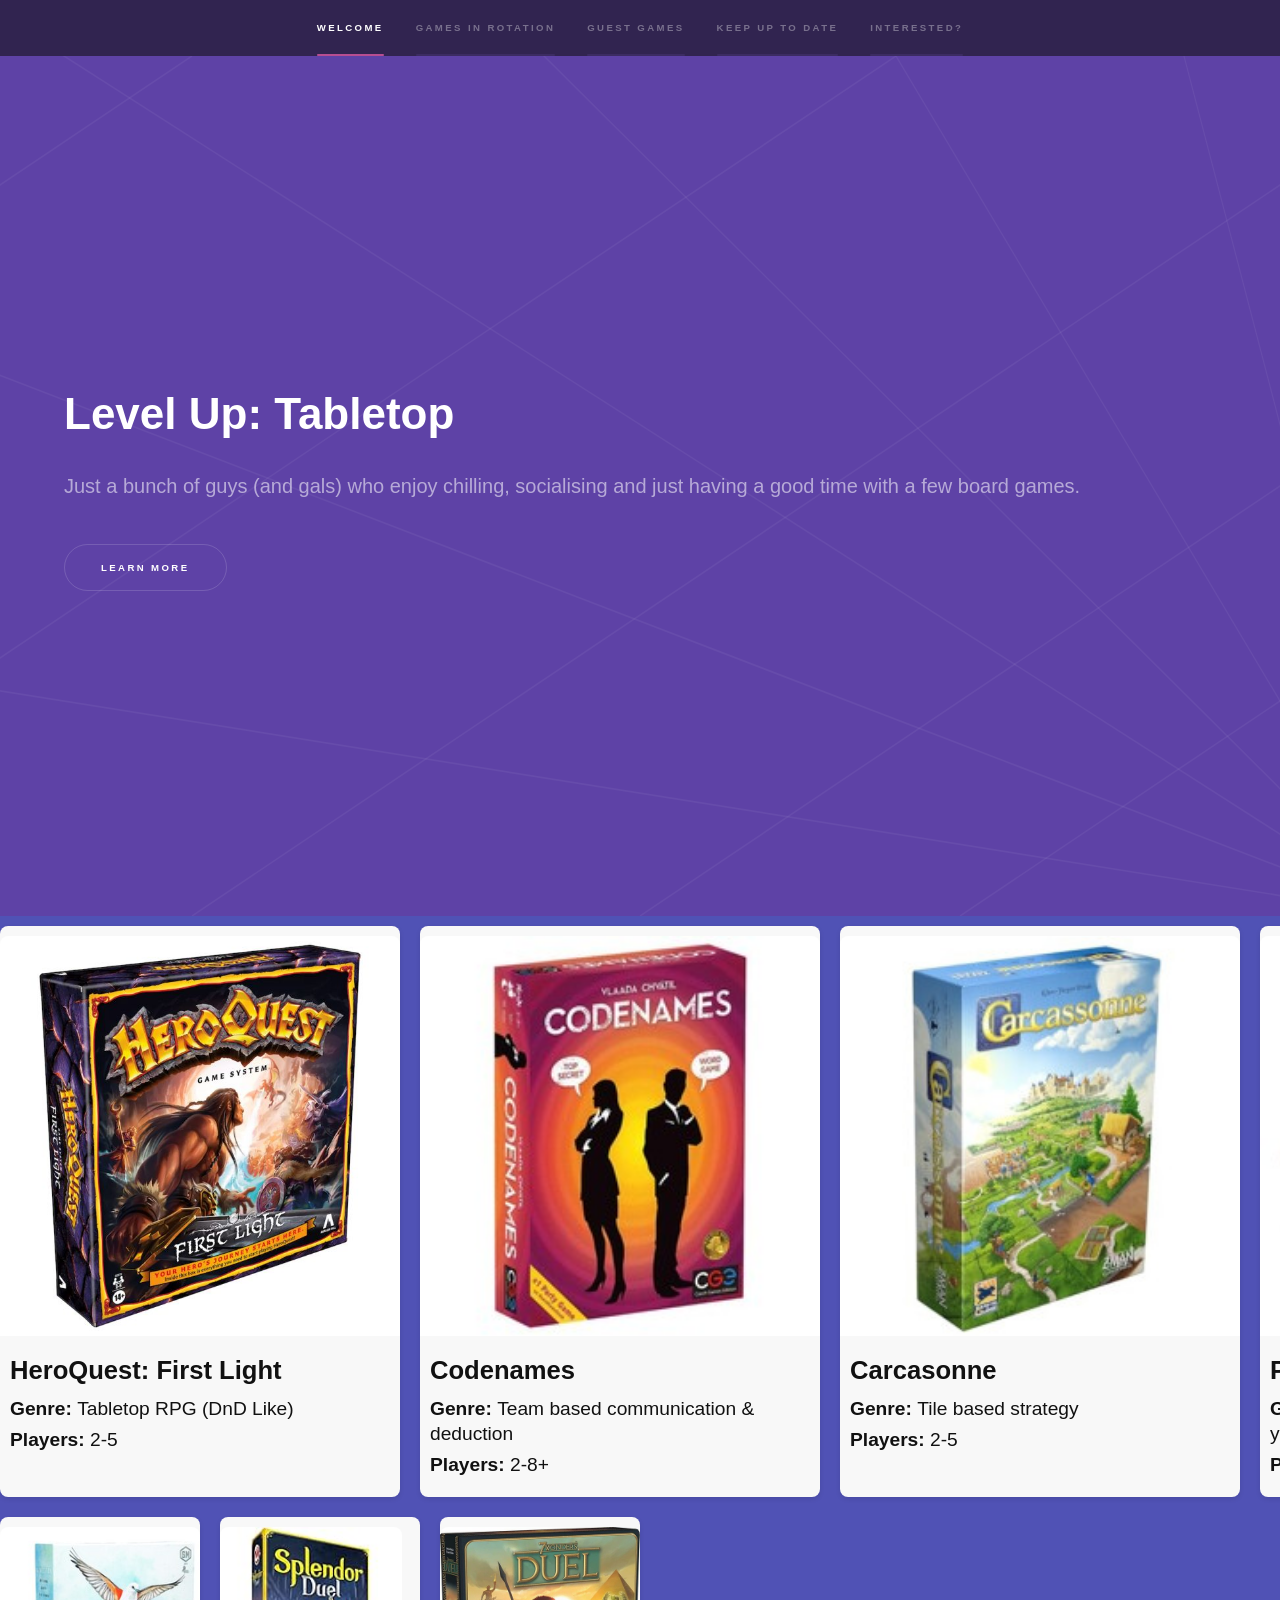
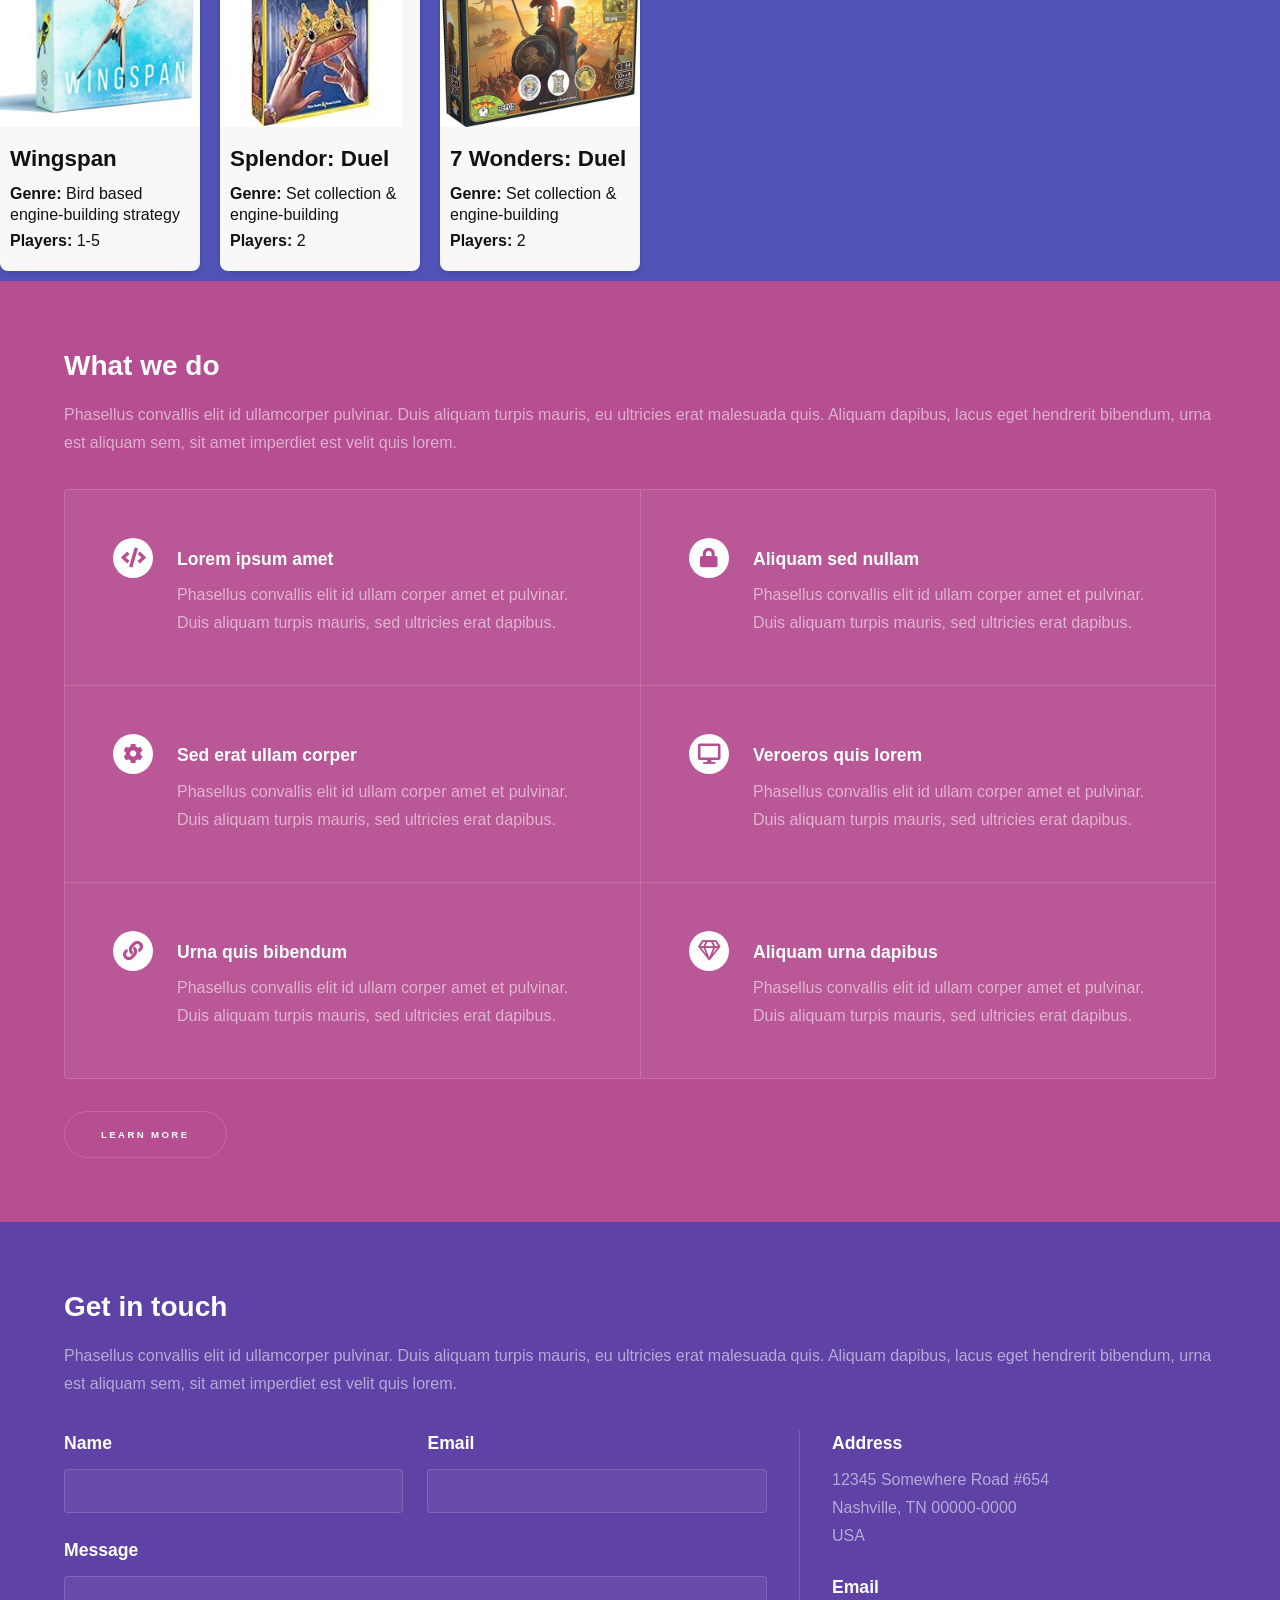
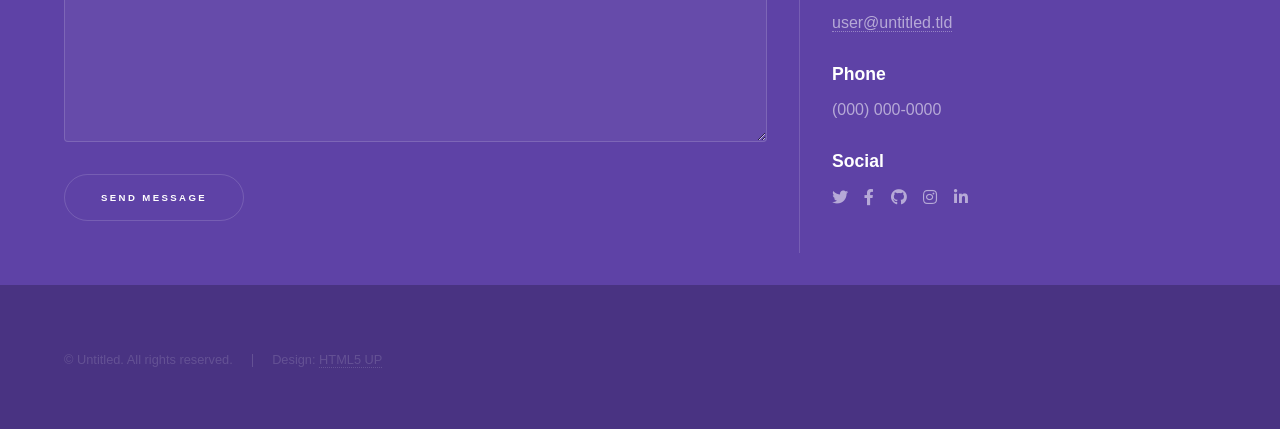
==== commit 0b768977: "Update index.html" ====
--- a/index.html
+++ b/index.html
@@ -183,7 +183,7 @@
 
 				<!-- Two -->
 					<section id="two" class="wrapper style2 spotlights">
-						<div class="game-carousel">
+						<div class="mini-game-carousel">
 							<section>
 								<a href="#" class="image"><img src="images/wingspan-box.jpg" alt="" data-position="center center" /></a>
 								<div class="content">
--- a/assets/css/main.css
+++ b/assets/css/main.css
@@ -4025,3 +4025,113 @@
 .game-carousel section .actions {
     margin-top: auto;               /* pushes button to bottom */
 }
+
+/* =======================
+   Mini Horizontal Carousel
+======================= */
+
+/* Container for horizontal scroll */
+.mini-game-carousel {
+    display: flex;                 /* horizontal layout */
+    overflow-x: auto;              /* enable horizontal scroll */
+    gap: 20px;                     /* spacing between cards */
+    padding: 10px 0;
+    scroll-behavior: smooth;       /* smooth scroll */
+}
+
+/* Individual game cards */
+.mini-game-carousel section {
+    flex: 0 0 auto;                /* prevent shrinking */
+    width: 200px;                   /* card width */
+    max-height: 400px;              /* card max height */
+    border-radius: 8px;
+    background: #f8f8f8;            /* light card background */
+    color: #111;                    /* dark text */
+    padding: 0;                     /* handled inside .inner */
+    box-shadow: 0 2px 5px rgba(0,0,0,0.1);
+    margin: 0;                      /* reset template spacing */
+    display: flex;
+    flex-direction: column;         /* stack image + content */
+}
+
+/* Images inside cards */
+.mini-game-carousel section img {
+    width: 100%;
+    height: 200px;                  /* uniform image height */
+    object-fit: cover;              /* scale/crop nicely */
+    border-radius: 8px 8px 0 0;     /* round top corners only */
+    display: block;
+}
+
+/* Inner content of cards */
+.mini-game-carousel section .inner {
+    padding: 10px;
+    text-align: left;
+    flex: 1;                        /* fill remaining card space */
+    display: flex;
+    flex-direction: column;
+    justify-content: space-between; /* push button to bottom */
+}
+
+/* Titles inside cards */
+.mini-game-carousel section h2 {
+    font-size: 1.4rem;              /* readable size */
+    font-weight: 600;               /* slightly bold */
+    margin: 5px 0;
+    color: #111 !important;         /* force dark text */
+}
+
+/* Paragraph text inside cards */
+.mini-game-carousel section p {
+    font-size: 1.0rem;              
+    line-height: 1.3;
+    margin: 3px 0;
+    word-wrap: break-word;          /* prevent overflow */
+    color: #111 !important;
+    flex-shrink: 0;                 /* prevents collapsing when flexed */
+}
+
+/* Lists inside cards */
+.mini-game-carousel section li {
+    font-size: 1.0rem;
+    color: #111 !important;
+}
+
+/* Links / buttons inside cards */
+.mini-game-carousel section a,
+.mini-game-carousel section .button {
+    color: #111 !important;
+    font-size: 1rem;
+    text-decoration: none;
+    margin-top: 10px;               /* spacing from text */
+    align-self: flex-start;         /* optional: left align button */
+}
+
+/* Ensure all nested text inside cards is dark */
+.mini-game-carousel section *,
+.mini-game-carousel section b,
+.mini-game-carousel section strong {
+    color: #111 !important;
+}
+
+/* Optional: horizontal scrollbar styling */
+.mini-game-carousel::-webkit-scrollbar {
+    height: 8px;
+}
+.mini-game-carousel::-webkit-scrollbar-thumb {
+    background: #888;
+    border-radius: 4px;
+}
+
+/* Wrap title + text in .content-top */
+.mini-game-carousel section .content-top {
+    flex: 1;                       /* take up remaining space */
+    display: flex;
+    flex-direction: column;
+}
+
+/* Button container stays below content-top */
+.mini-game-carousel section .actions {
+    margin-top: auto;               /* pushes button to bottom */
+}
+
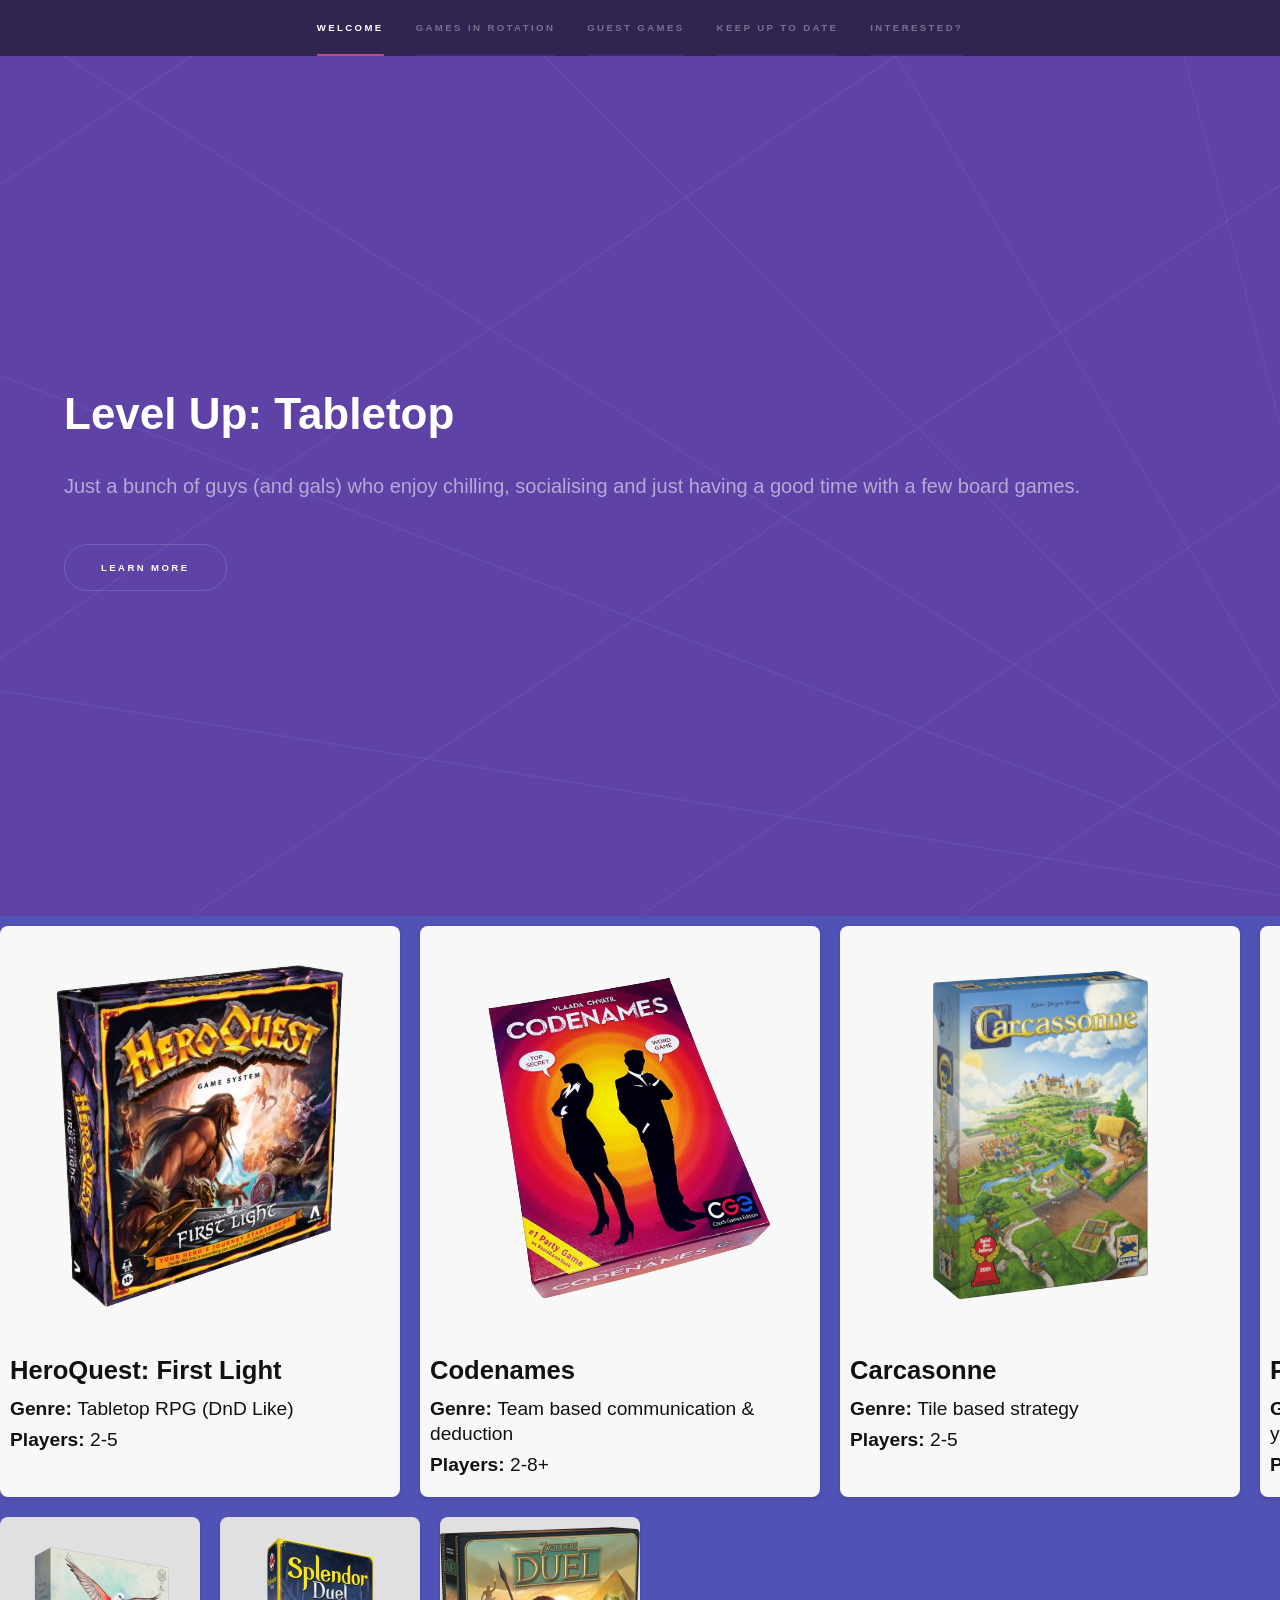
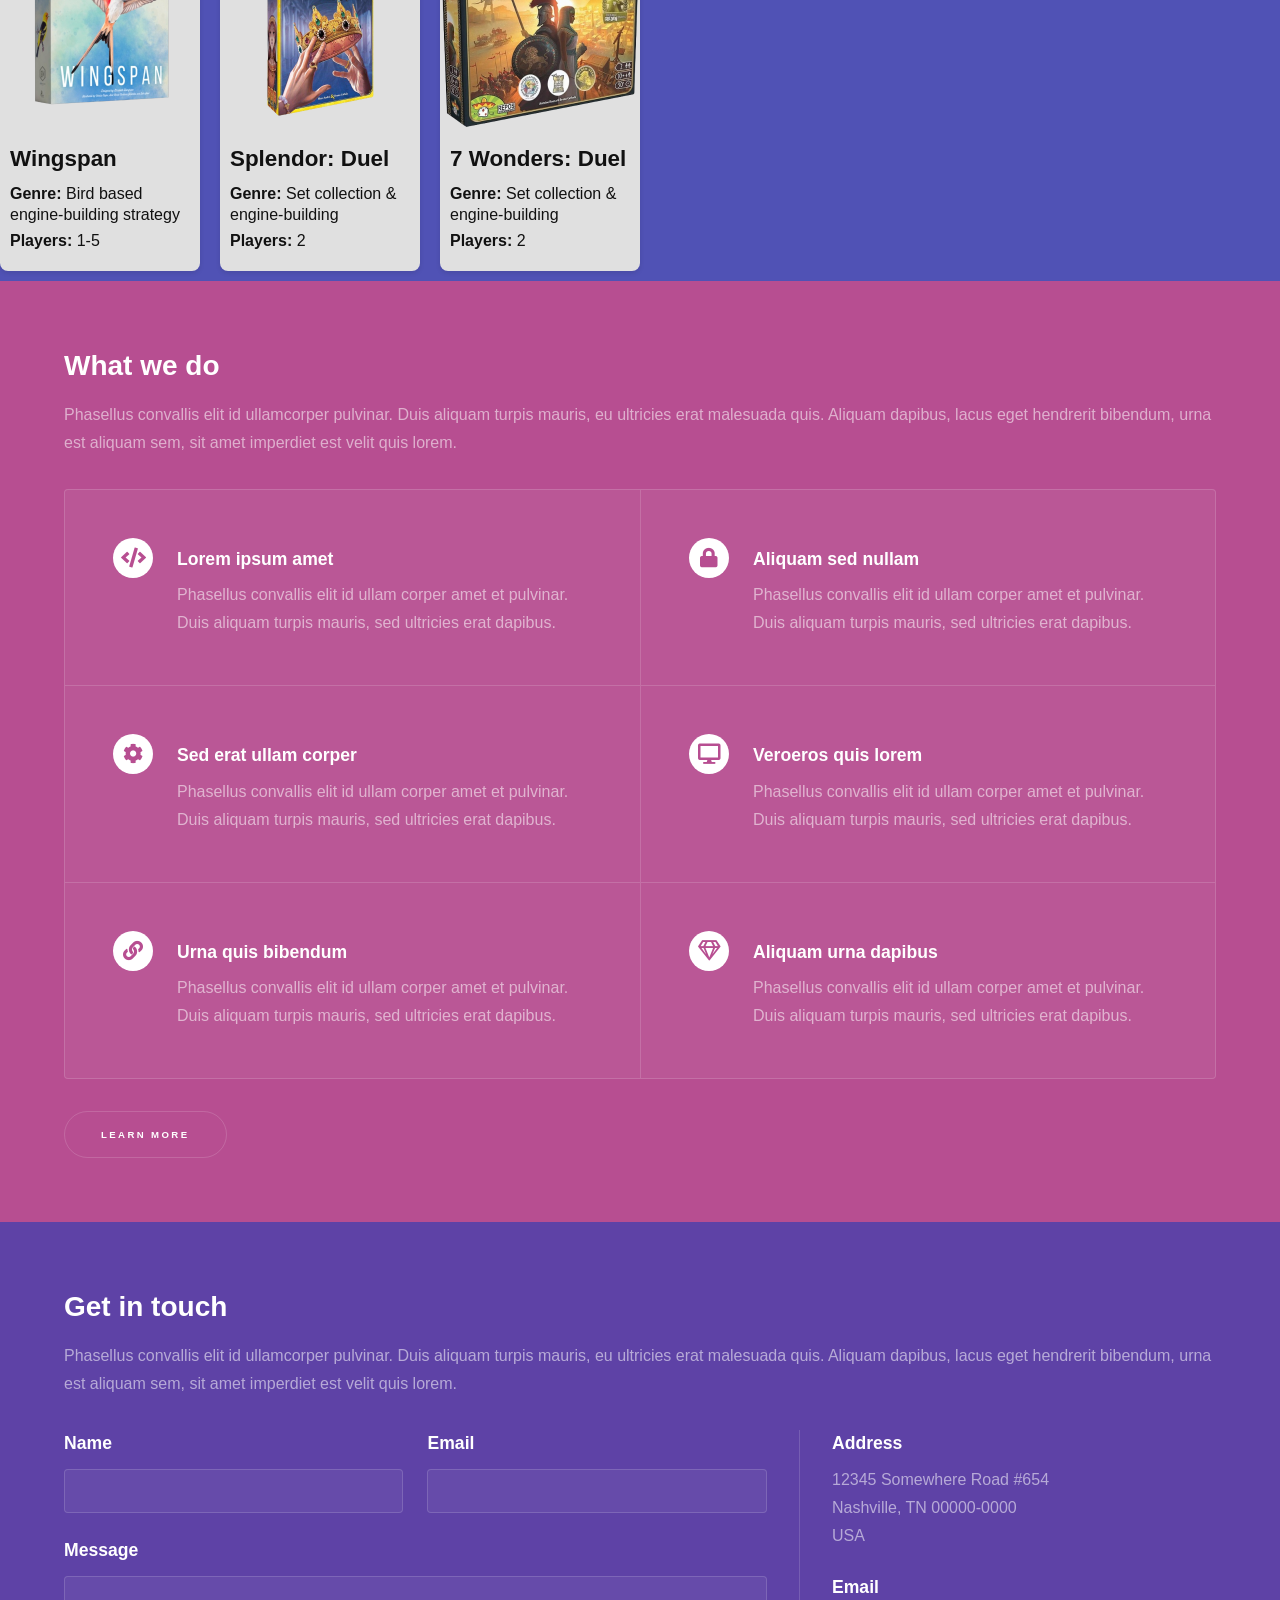
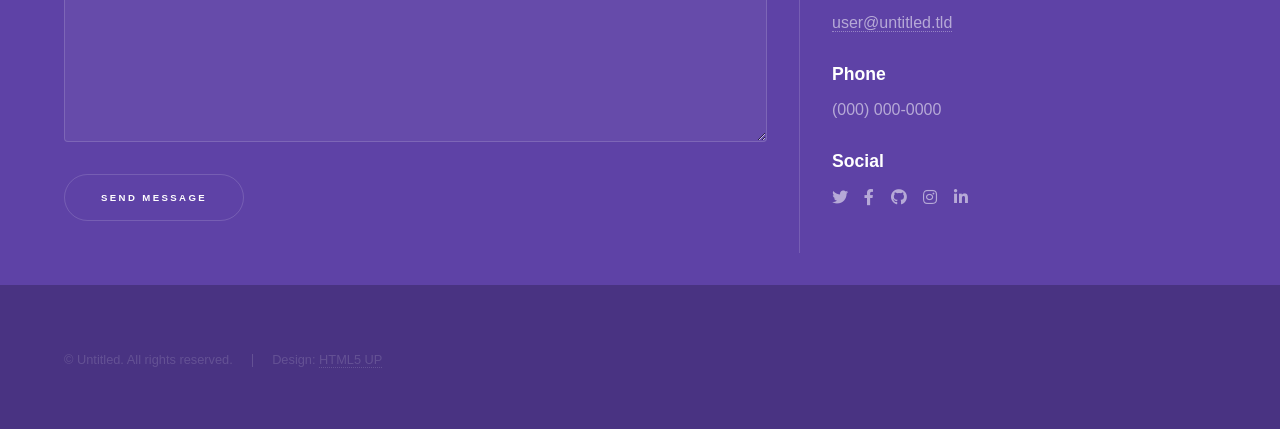
==== commit d3b7d533: "Update index.html" ====
--- a/index.html
+++ b/index.html
@@ -47,7 +47,7 @@
 					<section id="one" class="wrapper style2 spotlights">
 						<div class="game-carousel">
 							<section>
-								<a href="#" class="image"><img src="images/heroquest-firstlight-box.jpg" alt="" data-position="center center" /></a>
+								<a href="#" class="image"><img src="images/heroquest-box.png" alt="" data-position="center center" /></a>
 								<div class="content">
 									<div class="inner">
 										<h2>HeroQuest: First Light</h2>
@@ -58,7 +58,7 @@
 								</div>
 							</section>
 							<section>
-								<a href="#" class="image"><img src="images/codenames-box.jpg" alt="" data-position="top center" /></a>
+								<a href="#" class="image"><img src="images/codenames-box.png" alt="" data-position="top center" /></a>
 								<div class="content">
 									<div class="inner">
 										<h2>Codenames</h2>
@@ -69,7 +69,7 @@
 								</div>
 							</section>
 							<section>
-								<a href="#" class="image"><img src="images/carcasonne-box.jpg" alt="" data-position="25% 25%" /></a>
+								<a href="#" class="image"><img src="images/carcasonne-box.png" alt="" data-position="25% 25%" /></a>
 								<div class="content">
 									<div class="inner">
 										<h2>Carcasonne</h2>
@@ -80,7 +80,7 @@
 								</div>
 							</section>
 							<section>
-								<a href="#" class="image"><img src="images/poetryforneanderthals-box.jpg" alt="" data-position="25% 25%" /></a>
+								<a href="#" class="image"><img src="images/poetryforneanderthals-box.png" alt="" data-position="25% 25%" /></a>
 								<div class="content">
 									<div class="inner">
 										<h2>Poetry for Neanderthals</h2>
@@ -91,7 +91,7 @@
 								</div>
 							</section>
 							<section>
-								<a href="#" class="image"><img src="images/cardsagainsthumanity-box.jpg" alt="" data-position="25% 25%" /></a>
+								<a href="#" class="image"><img src="images/cardsagainsthumanity-box.png" alt="" data-position="25% 25%" /></a>
 								<div class="content">
 									<div class="inner">
 										<h2>Cards Against Humanity</h2>
@@ -102,7 +102,7 @@
 								</div>
 							</section>
 							<section>
-								<a href="#" class="image"><img src="images/herdmentality-box.jpg" alt="" data-position="25% 25%" /></a>
+								<a href="#" class="image"><img src="images/herdmentality-box.png" alt="" data-position="25% 25%" /></a>
 								<div class="content">
 									<div class="inner">
 										<h2>Herd Mentality</h2>
@@ -113,7 +113,7 @@
 								</div>
 							</section>
 							<section>
-								<a href="#" class="image"><img src="images/munchkin-box.jpg" alt="" data-position="25% 25%" /></a>
+								<a href="#" class="image"><img src="images/munchkin-box.png" alt="" data-position="25% 25%" /></a>
 								<div class="content">
 									<div class="inner">
 										<h2>Munchkin</h2>
@@ -124,7 +124,7 @@
 								</div>
 							</section>
 							<section>
-								<a href="#" class="image"><img src="images/justone-box.jpg" alt="" data-position="25% 25%" /></a>
+								<a href="#" class="image"><img src="images/justone-box.png" alt="" data-position="25% 25%" /></a>
 								<div class="content">
 									<div class="inner">
 										<h2>Just One</h2>
@@ -135,7 +135,7 @@
 								</div>
 							</section>
 							<section>
-								<a href="#" class="image"><img src="images/pandemic-box.jpg" alt="" data-position="25% 25%" /></a>
+								<a href="#" class="image"><img src="images/pandemic-box.png" alt="" data-position="25% 25%" /></a>
 								<div class="content">
 									<div class="inner">
 										<h2>Pandemic</h2>
@@ -146,7 +146,7 @@
 								</div>
 							</section>
 							<section>
-								<a href="#" class="image"><img src="images/sushigoparty-box.jpg" alt="" data-position="25% 25%" /></a>
+								<a href="#" class="image"><img src="images/sushigoparty-box.png" alt="" data-position="25% 25%" /></a>
 								<div class="content">
 									<div class="inner">
 										<h2>Sushi Go Party</h2>
@@ -157,7 +157,7 @@
 								</div>
 							</section>
 							<section>
-								<a href="#" class="image"><img src="images/splendor-box.jpg" alt="" data-position="25% 25%" /></a>
+								<a href="#" class="image"><img src="images/splendor-box.png" alt="" data-position="25% 25%" /></a>
 								<div class="content">
 									<div class="inner">
 										<h2>Splendor</h2>
@@ -168,7 +168,7 @@
 								</div>
 							</section>
 							<section>
-								<a href="#" class="image"><img src="images/uno-box.jpg" alt="" data-position="25% 25%" /></a>
+								<a href="#" class="image"><img src="images/uno-box.png" alt="" data-position="25% 25%" /></a>
 								<div class="content">
 									<div class="inner">
 										<h2>~Uno</h2>
@@ -178,6 +178,16 @@
 									</div>
 								</div>
 							</section>
+							<section>
+								<a href="#" class="image"><img src="images/killteam-box.png" alt="" data-position="25% 25%" /></a>
+								<div class="content">
+									<div class="inner">
+										<h2>Warhammer 40K: Kill Team</h2>
+										<p><b>Genre: </b>A smaller, faster, more simple variant of tabletop Warhammer 40K</p>
+										<p><b>Players: </b>2-3</p>
+										<p></p>
+									</div>
+								</div>
 						</div>
 					</section>
 
@@ -185,7 +195,7 @@
 					<section id="two" class="wrapper style2 spotlights">
 						<div class="mini-game-carousel">
 							<section>
-								<a href="#" class="image"><img src="images/wingspan-box.jpg" alt="" data-position="center center" /></a>
+								<a href="#" class="image"><img src="images/wingspan-box.png" alt="" data-position="center center" /></a>
 								<div class="content">
 									<div class="inner">
 										<h2>Wingspan</h2>
@@ -196,7 +206,7 @@
 								</div>
 							</section>
 							<section>
-								<a href="#" class="image"><img src="images/splendorduel-box.jpg" alt="" data-position="top center" /></a>
+								<a href="#" class="image"><img src="images/splendorduel-box.png" alt="" data-position="top center" /></a>
 								<div class="content">
 									<div class="inner">
 										<h2>Splendor: Duel</h2>
@@ -207,7 +217,7 @@
 								</div>
 							</section>
 							<section>
-								<a href="#" class="image"><img src="images/7wondersduel-box.jpg" alt="" data-position="top center" /></a>
+								<a href="#" class="image"><img src="images/7wondersduel-box.png" alt="" data-position="top center" /></a>
 								<div class="content">
 									<div class="inner">
 										<h2>7 Wonders: Duel</h2>
--- a/assets/css/main.css
+++ b/assets/css/main.css
@@ -4045,7 +4045,7 @@
     width: 200px;                   /* card width */
     max-height: 400px;              /* card max height */
     border-radius: 8px;
-    background: #f8f8f8;            /* light card background */
+    background: #e0e0e0;            /* light card background */
     color: #111;                    /* dark text */
     padding: 0;                     /* handled inside .inner */
     box-shadow: 0 2px 5px rgba(0,0,0,0.1);
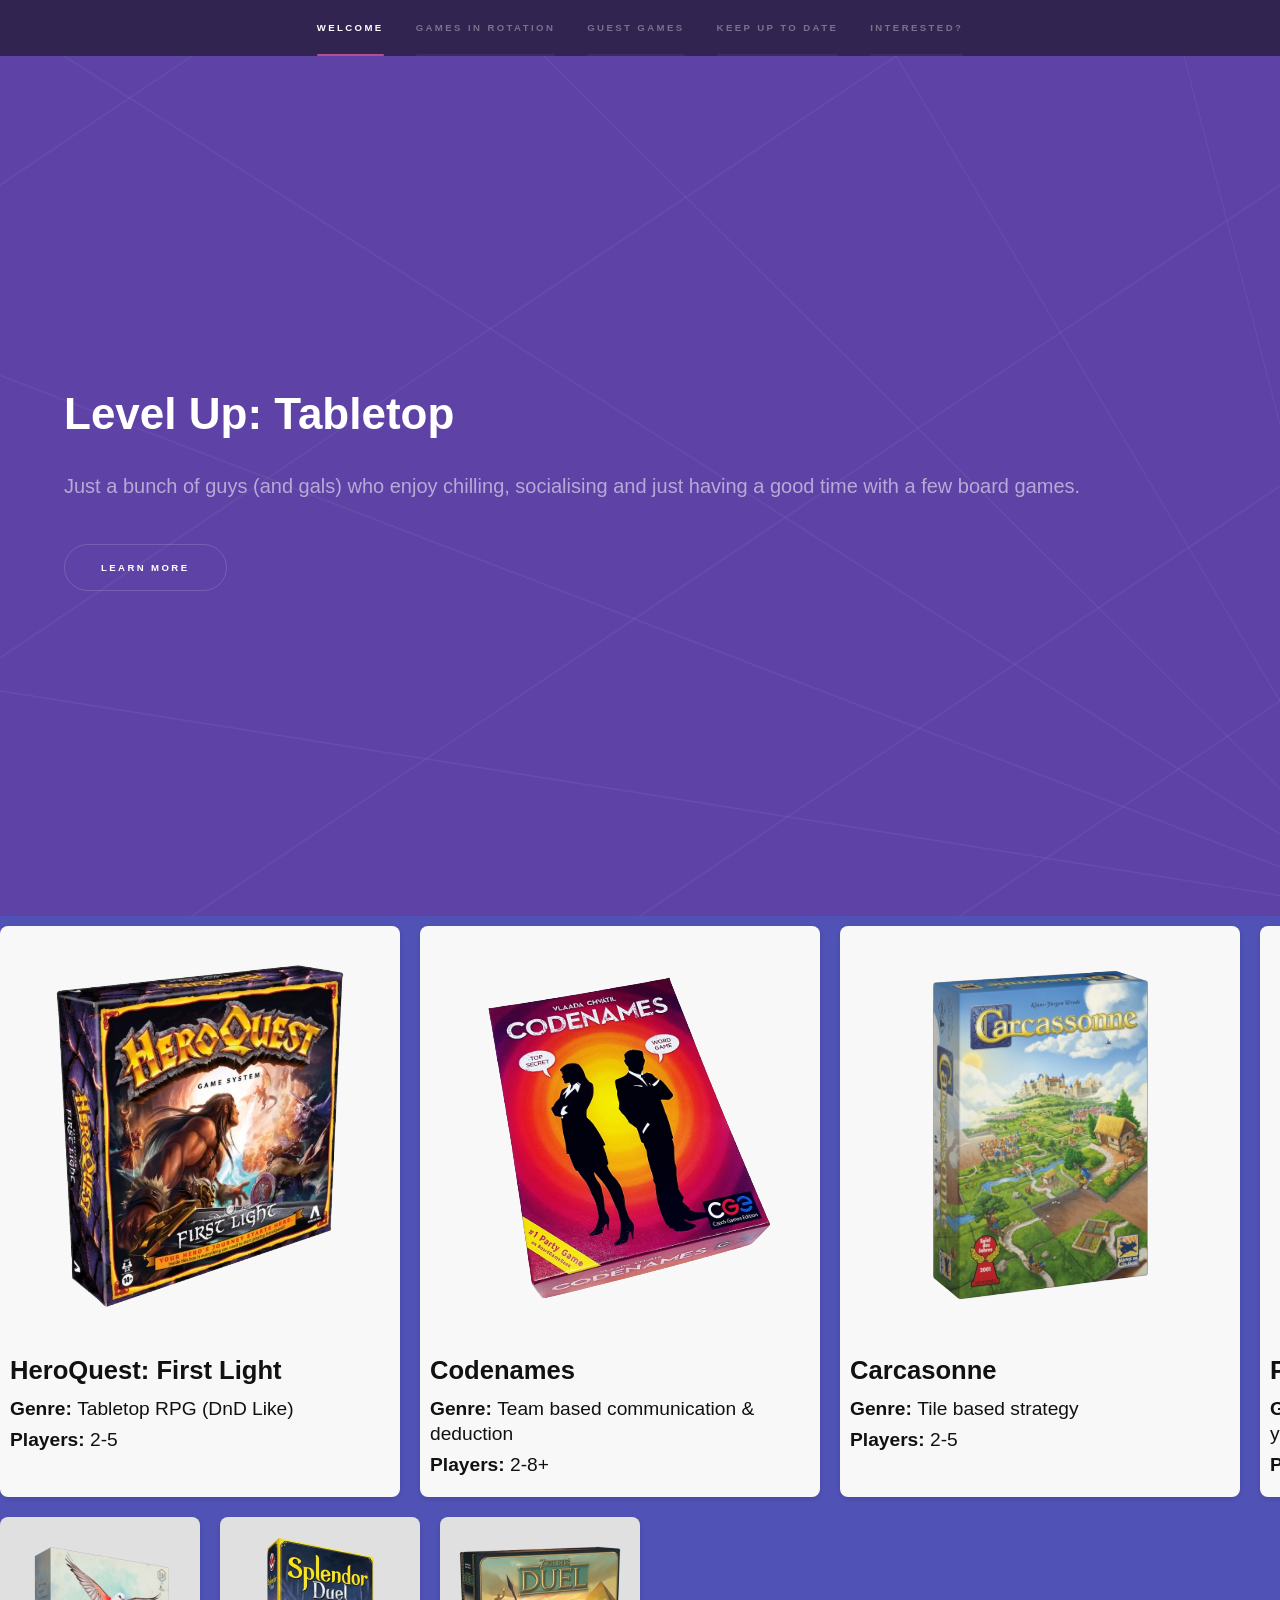
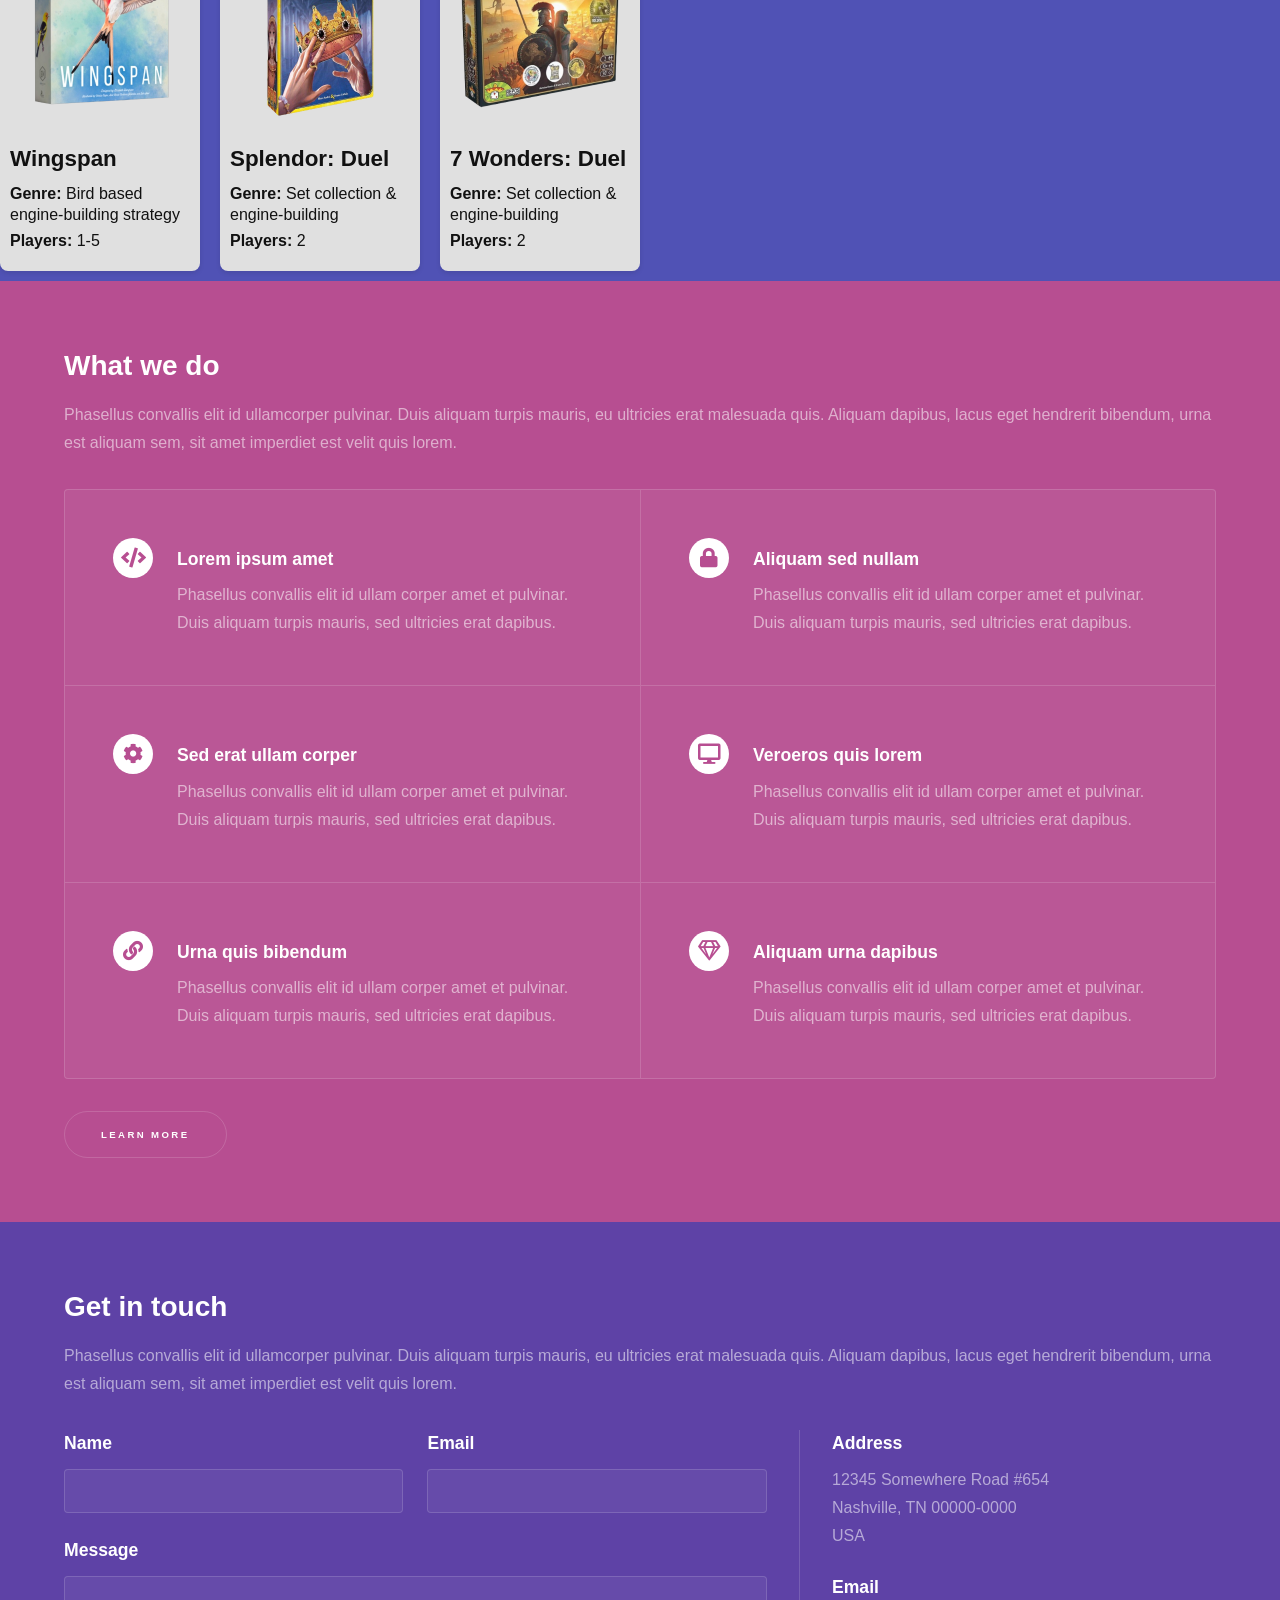
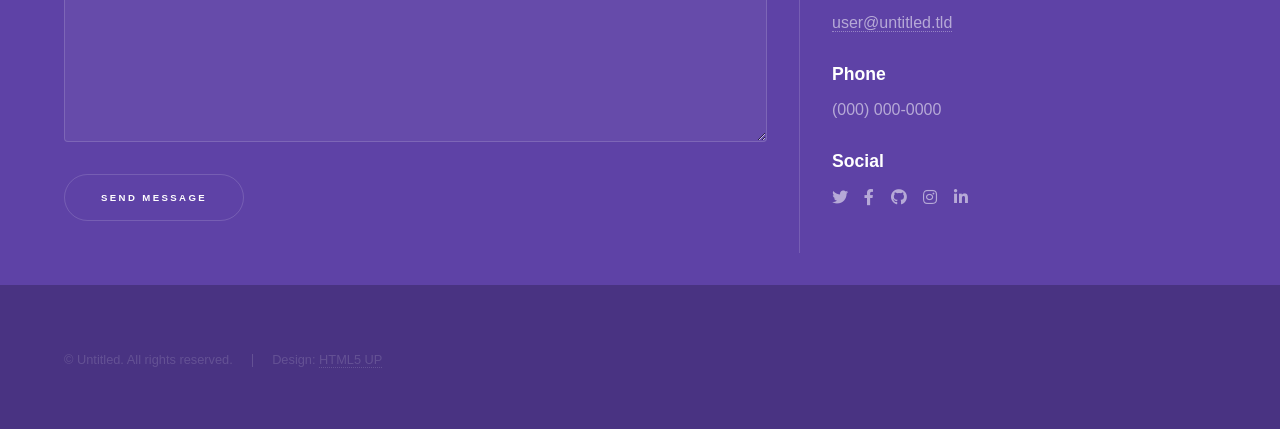
==== commit e5a3482d: "Update index.html" ====
--- a/index.html
+++ b/index.html
@@ -171,7 +171,7 @@
 								<a href="#" class="image"><img src="images/uno-box.png" alt="" data-position="25% 25%" /></a>
 								<div class="content">
 									<div class="inner">
-										<h2>~Uno</h2>
+										<h2>Uno</h2>
 										<p><b>Genre: </b>Family friendly card game</p>
 										<p><b>Players: </b>2-10</p>
 										<p></p>
@@ -188,6 +188,18 @@
 										<p></p>
 									</div>
 								</div>
+							</section>
+							<section>
+								<a href="#" class="image"><img src="images/survive-box.png" alt="" data-position="25% 25%" /></a>
+								<div class="content">
+									<div class="inner">
+										<h2>Survive the Island</h2>
+										<p><b>Genre: </b>Family friendly tile-based board game</p>
+										<p><b>Players: </b>2-5</p>
+										<p></p>
+									</div>
+								</div>
+							</section>
 						</div>
 					</section>
 
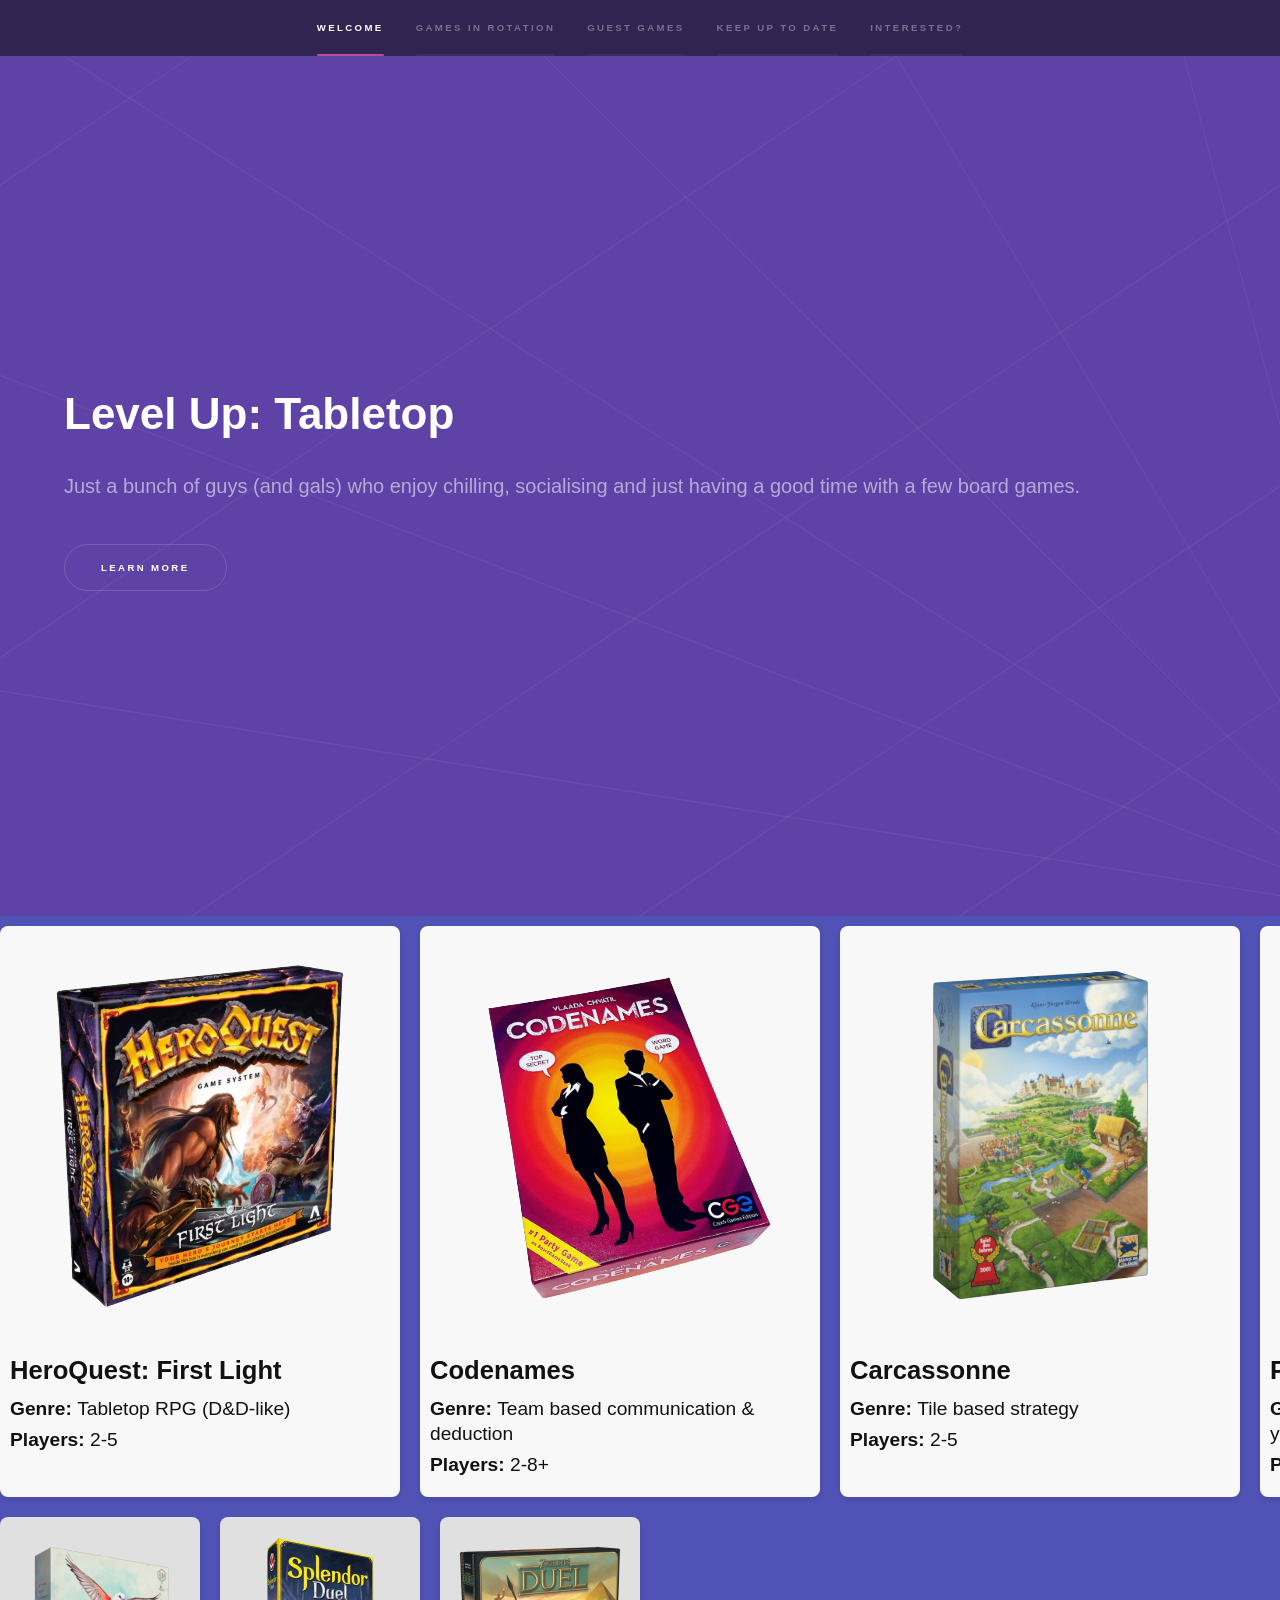
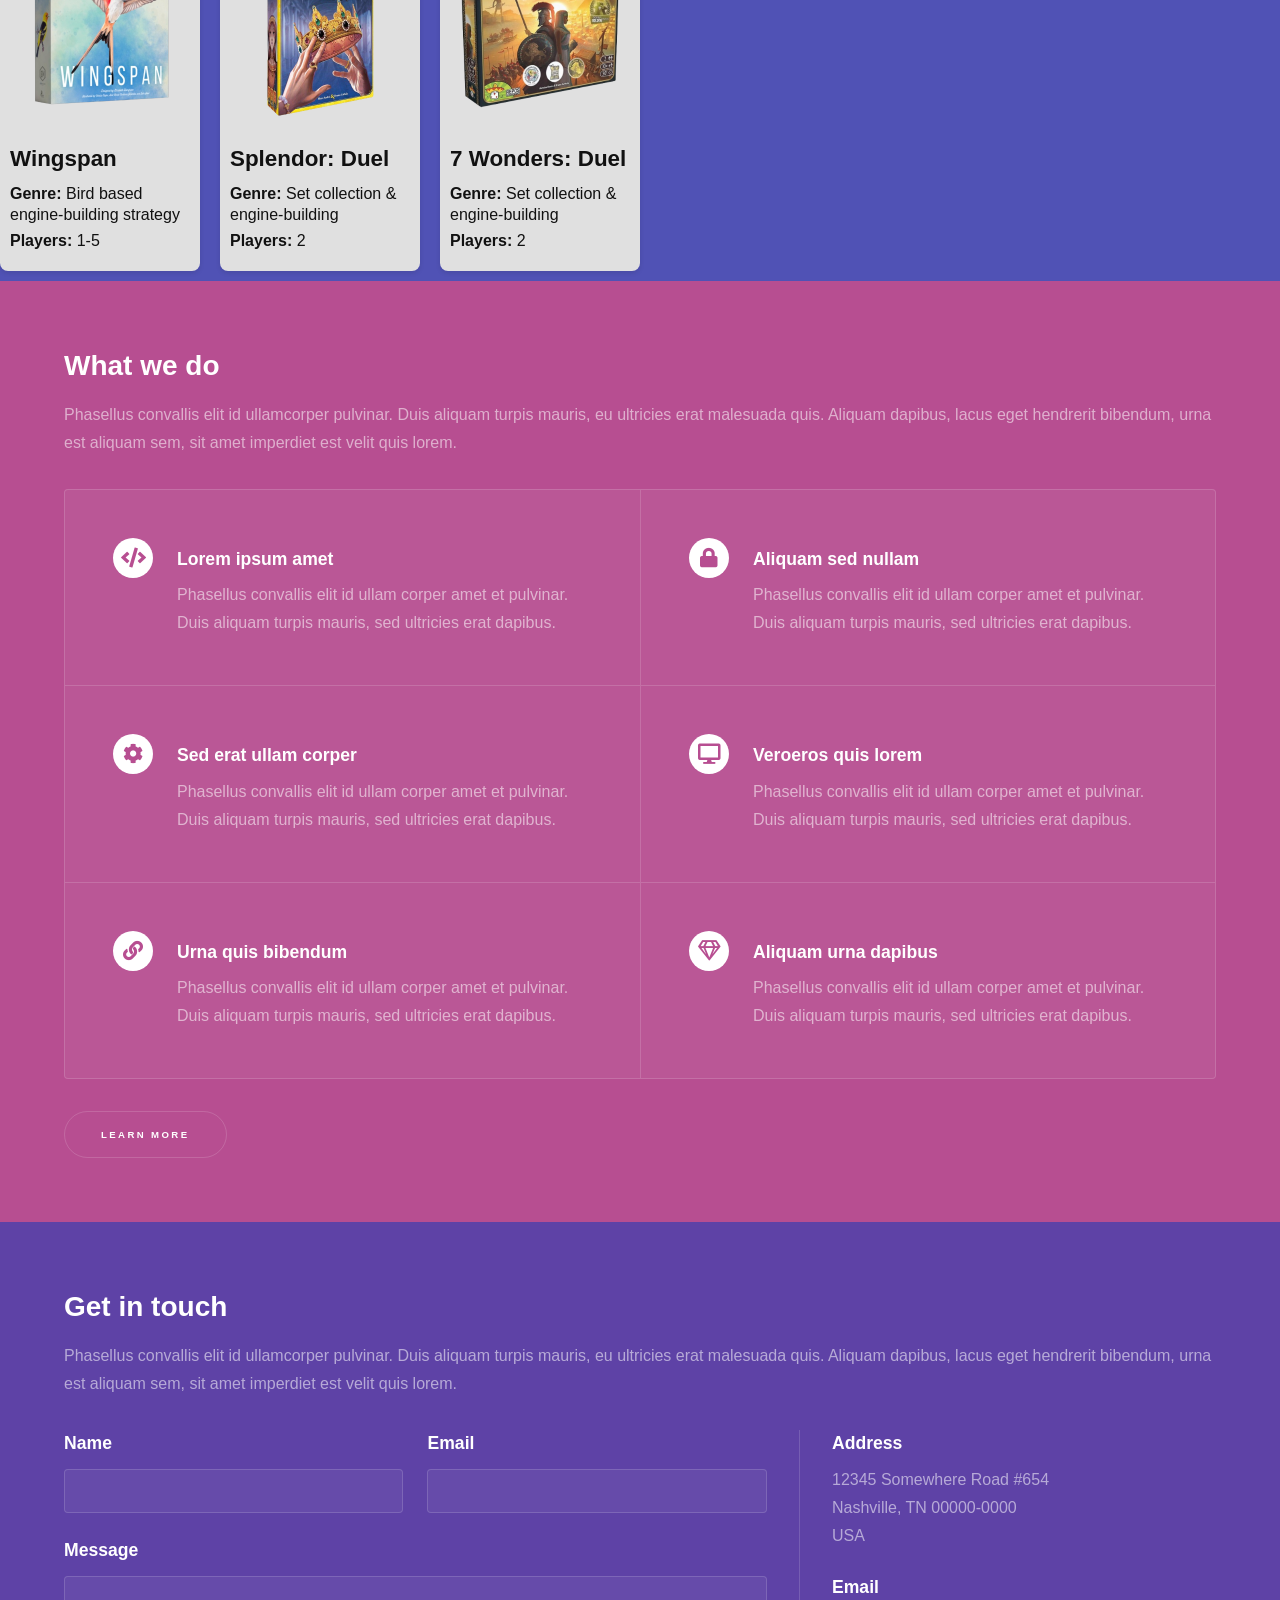
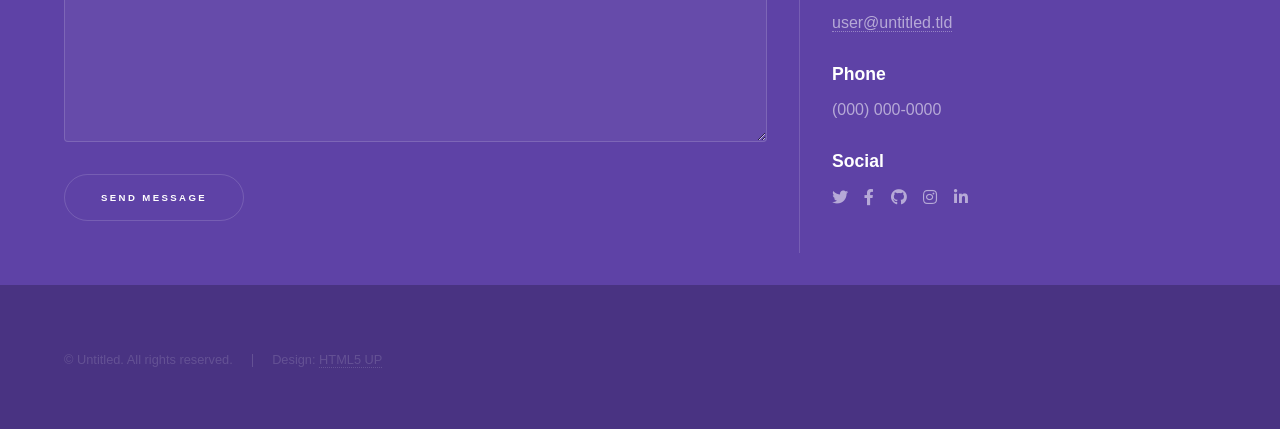
==== commit 9b2ecc33: "Spellcheck" ====
--- a/index.html
+++ b/index.html
@@ -51,7 +51,7 @@
 								<div class="content">
 									<div class="inner">
 										<h2>HeroQuest: First Light</h2>
-										<p><b>Genre: </b>Tabletop RPG (DnD Like)</p>
+										<p><b>Genre: </b>Tabletop RPG (D&amp;D-like)</p>
 										<p><b>Players: </b>2-5</p>
 										<p></p>
 									</div>
@@ -69,10 +69,10 @@
 								</div>
 							</section>
 							<section>
-								<a href="#" class="image"><img src="images/carcasonne-box.png" alt="" data-position="25% 25%" /></a>
-								<div class="content">
-									<div class="inner">
-										<h2>Carcasonne</h2>
+								<a href="#" class="image"><img src="images/carcassonne-box.png" alt="" data-position="25% 25%" /></a>
+								<div class="content">
+									<div class="inner">
+										<h2>Carcassonne</h2>
 										<p><b>Genre: </b>Tile based strategy</p>
 										<p><b>Players: </b>2-5</p>
 										<p></p>
@@ -174,6 +174,17 @@
 										<h2>Uno</h2>
 										<p><b>Genre: </b>Family friendly card game</p>
 										<p><b>Players: </b>2-10</p>
+										<p></p>
+									</div>
+								</div>
+							</section>
+							<section>
+								<a href="#" class="image"><img src="images/dontgetgot-box.png" alt="" data-position="25% 25%" /></a>
+								<div class="content">
+									<div class="inner">
+										<h2>Don't Get Got</h2>
+										<p><b>Genre: </b>A game to be played in the background, whilst playing other games</p>
+										<p><b>Players: </b>2+</p>
 										<p></p>
 									</div>
 								</div>
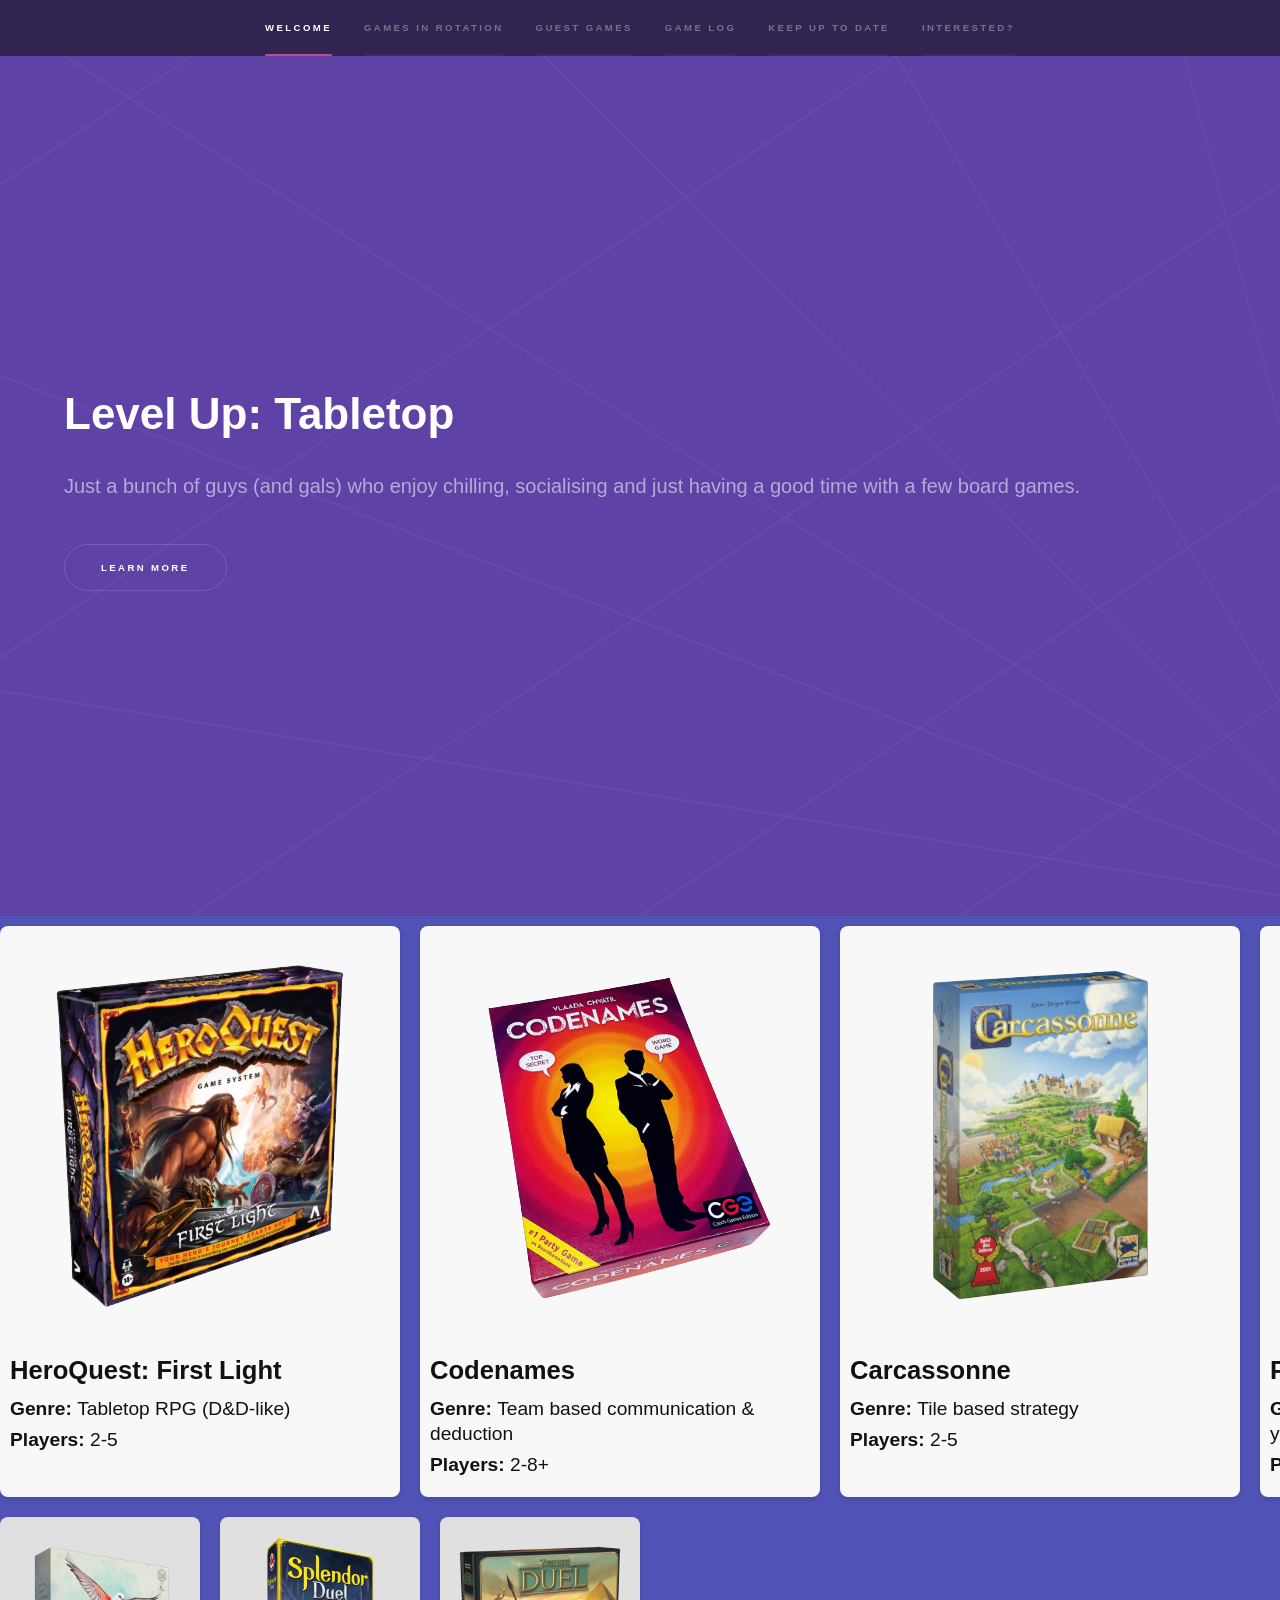
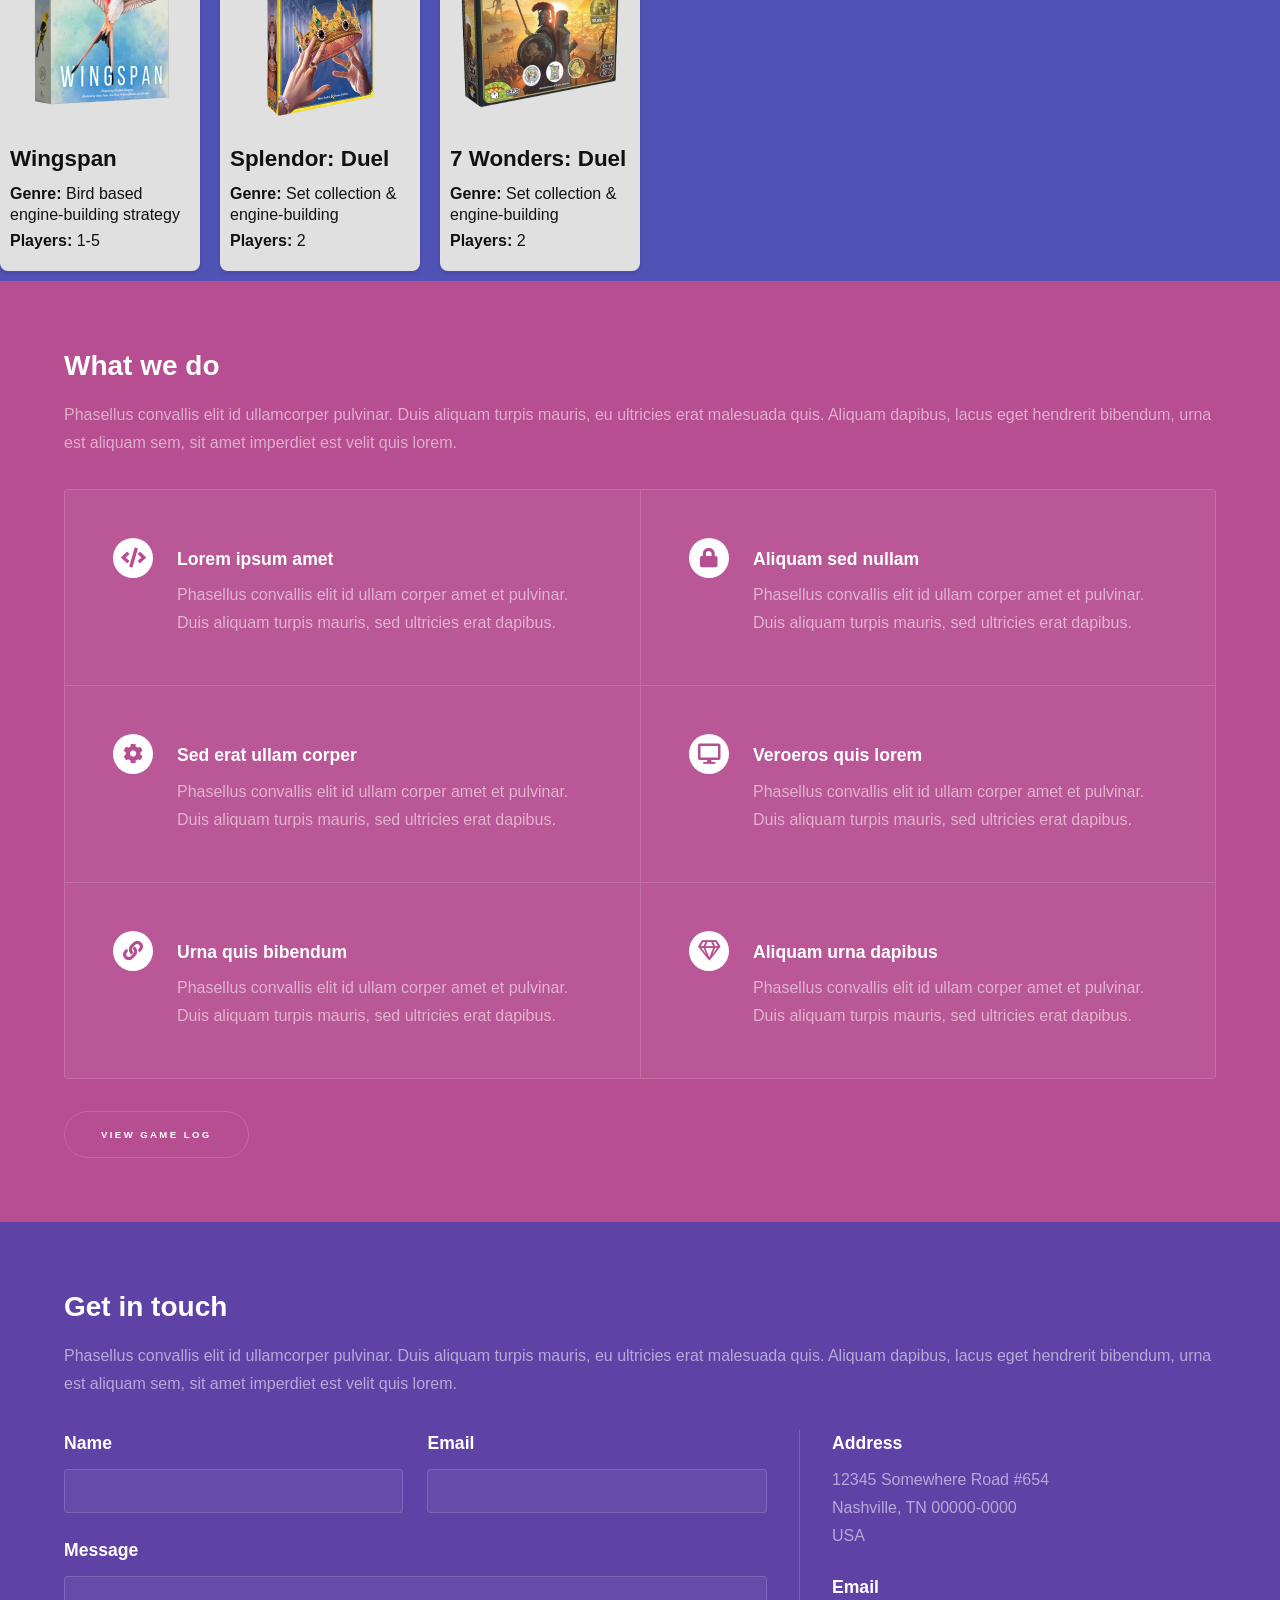
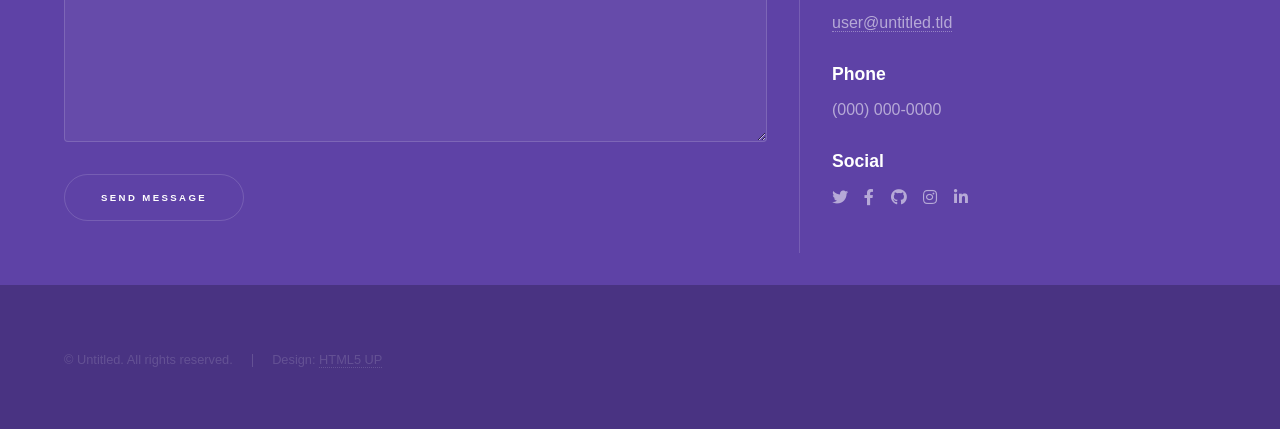
==== commit 1336c139: "scorepage" ====
--- a/index.html
+++ b/index.html
@@ -21,9 +21,10 @@
 						<ul>
 							<li><a href="#intro">Welcome</a></li>
 							<li><a href="#one">Games in rotation</a></li>
-							<li><a href="#two">Guest games</a></li>
-							<li><a href="#three">Keep up to date</a></li>
-							<li><a href="#four">Interested?</a></li>
+							<li><a href="#two">Guest games</a></li>
+							<li><a href="scores.html">Game log</a></li>
+							<li><a href="#three">Keep up to date</a></li>
+							<li><a href="#four">Interested?</a></li>
 						</ul>
 					</nav>
 				</div>
@@ -291,7 +292,7 @@
 								</section>
 							</div>
 							<ul class="actions">
-								<li><a href="generic.html" class="button">Learn more</a></li>
+								<li><a href="scores.html" class="button">View game log</a></li>
 							</ul>
 						</div>
 					</section>
